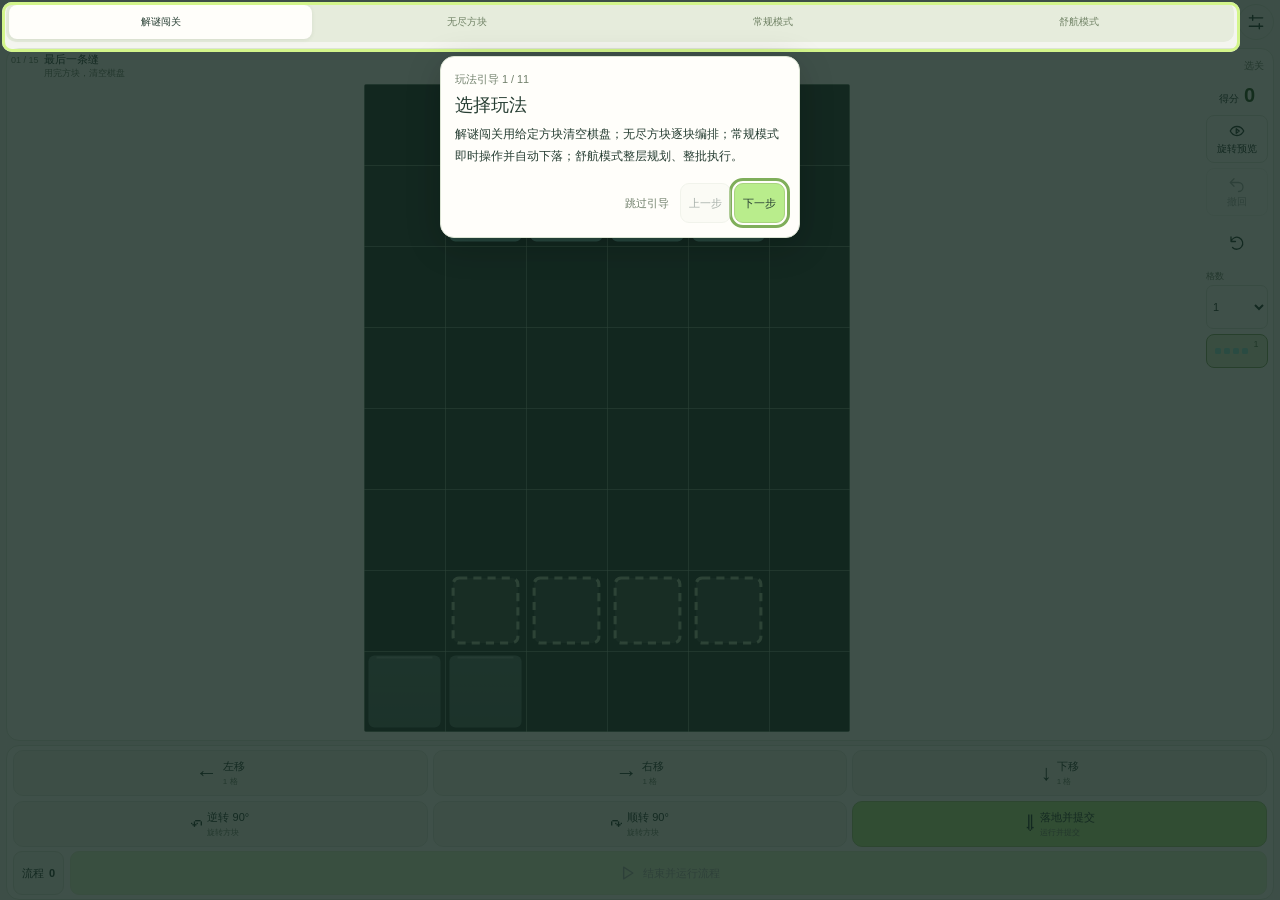
==== prototype/mobile.html @ 9d77dae4 "Redesign half of easy and medium puzzle levels with multi-piece planning" ====
<!doctype html>
<html lang="zh-CN"><head><meta charset="utf-8"><meta name="viewport" content="width=device-width,initial-scale=1,viewport-fit=cover"><meta name="theme-color" content="#f4f5ef"><title>VoxArcade · 指令方块实验室</title><link rel="stylesheet" href="base.css?v=puzzle-redesign-20261024"><link rel="stylesheet" href="mobile.css?v=puzzle-redesign-20261024"></head><body data-view="mobile" data-mode="puzzle">  <svg class="svg-library" aria-hidden="true" xmlns="http://www.w3.org/2000/svg">
    <symbol id="i-settings" viewBox="0 0 24 24"><path d="M4 7h16M4 17h16M8 4v6M16 14v6"/></symbol>
    <symbol id="i-help" viewBox="0 0 24 24"><circle cx="12" cy="12" r="9"/><path d="M9.5 9a2.5 2.5 0 0 1 5 0c0 2-2.5 2-2.5 4M12 16.5v.1"/></symbol>
    <symbol id="i-mic" viewBox="0 0 24 24"><rect x="9" y="3" width="6" height="12" rx="3"/><path d="M6 11v1a6 6 0 0 0 12 0v-1M12 18v3M9 21h6"/></symbol>
    <symbol id="i-play" viewBox="0 0 24 24"><path d="m8 5 11 7-11 7z"/></symbol>
    <symbol id="i-pause" viewBox="0 0 24 24"><path d="M9 5v14M15 5v14"/></symbol>
    <symbol id="i-reset" viewBox="0 0 24 24"><path d="M4 10a8 8 0 1 1 2 8M4 4v6h6"/></symbol>
    <symbol id="i-check" viewBox="0 0 24 24"><path d="m5 12 4 4L19 6"/></symbol>
    <symbol id="i-arrow" viewBox="0 0 24 24"><path d="M5 12h14m-6-6 6 6-6 6"/></symbol>
    <symbol id="i-grid" viewBox="0 0 24 24"><rect x="3" y="3" width="7" height="7" rx="1"/><rect x="14" y="3" width="7" height="7" rx="1"/><rect x="3" y="14" width="7" height="7" rx="1"/><rect x="14" y="14" width="7" height="7" rx="1"/></symbol>
  </svg><div class="app-shell"><header class="masthead"><a class="brand" href="./">Vox<span>Arcade</span></a><nav class="mode-switch" aria-label="游戏模式"><button id="puzzleMode" aria-pressed="true">解谜闯关</button><button id="endlessMode" aria-pressed="false">无尽方块</button><button id="classicMode" aria-pressed="false">常规模式</button><button id="shuhangMode" aria-pressed="false">舒航模式</button></nav><div class="header-right"><button id="fallSummary" class="fall-summary"><span id="fallSummaryText">手动下落</span></button><button id="helpButton" class="icon-button" aria-label="玩法帮助">?</button><button id="settingsButton" class="icon-button" aria-label="游戏设置"><svg><use href="#i-settings"/></svg></button></div></header><main class="workspace"><section class="play-card" aria-label="游戏棋盘"><div class="mobile-mission"><div class="mission-copy"><div class="mission-title"><span id="missionIndex">01 / 15</span><h2 id="levelTitle">最后一条缝</h2><p id="levelGoal" class="level-goal"></p><div id="levelTags" hidden></div></div></div><button id="openLevels" class="text-button">选关</button></div><div class="play-toolbar"><div><span id="mobileStats" class="mobile-stats">0 行 · 0 步</span><span id="boardStatus">先选一个形状</span></div><div class="play-actions"><button id="rotationPreviewButton" class="icon-button preview-toggle" aria-label="旋转预览" aria-expanded="false" aria-controls="rotationPreviewMenu"><svg aria-hidden="true" viewBox="0 0 24 24"><path d="M3 12s3-6 9-6 9 6 9 6-3 6-9 6-9-6-9-6Z"/><path d="m11 9 4 3-4 3Z"/></svg><span>旋转预览</span></button><div id="rotationPreviewMenu" class="rotation-preview-menu" hidden><button type="button" data-preview="ROTATE_CCW" aria-pressed="false">↶ 逆时针</button><button type="button" data-preview="ROTATE_CW" aria-pressed="false">↷ 顺时针</button></div><button id="undoButton" class="icon-button tool-button" aria-label="撤回上一块" title="撤回上一块"><svg aria-hidden="true" viewBox="0 0 24 24"><path d="m8 5-5 5 5 5M3 10h11a6 6 0 0 1 0 12"/></svg><span>撤回</span></button><button id="pauseButton" class="icon-button" aria-label="暂停游戏"><svg><use href="#i-pause"/></svg></button><button id="restartButton" class="icon-button" aria-label="重新开始"><svg><use href="#i-reset"/></svg></button></div></div><div class="score-banner" aria-live="polite" aria-label="得分"><span>得分</span><strong id="scoreValue">0</strong></div><div id="batchControls" class="batch-controls" hidden><label>难度 <select id="batchDifficulty" aria-label="舒航模式难度"><option value="easy">简单 3块</option><option value="medium">中等 4块</option><option value="hard">困难 5块</option></select></label><strong id="layerStatus">第 1 层</strong></div><div id="classicControls" class="classic-controls" hidden><label><span>等级</span> <select id="classicLevel" aria-label="常规速度等级"><option value="1">1 级</option><option value="2">2 级</option><option value="3">3 级</option><option value="4">4 级</option><option value="5">5 级</option><option value="6">6 级</option><option value="7">7 级</option><option value="8">8 级</option><option value="9">9 级</option></select></label><label class="auto-level-label"><input id="autoLevel" type="checkbox" checked>自动升级</label><span id="classicSpeed"></span></div><div class="piece-bar"><span id="poolLabel">剩余库存</span><div id="pieceRack" class="piece-rack"></div><span id="pieceRemaining">未用 1</span></div><p id="orderNote" class="order-note"></p><div id="boardStage" class="board-stage"><canvas id="board" role="img" aria-label="俄罗斯方块棋盘"></canvas><div id="ruleToast" class="rule-toast" role="status" hidden></div><div id="activeStep" class="active-step" role="status" hidden></div><div id="boardHint" class="board-hint">先选择一个形状</div><div id="resultOverlay" class="result-overlay" hidden><div class="result-card"><span id="resultIcon" class="result-icon">✓</span><p id="resultEyebrow" class="eyebrow">WELL PLAYED</p><h2 id="resultTitle">全部消除！</h2><p id="resultDescription"></p><button id="resultPrimary" class="primary-button">下一关</button><button id="resultSecondary" class="text-button">再试一次</button></div></div></div><div class="stats-row"><div><span id="scoreLabel">已消除</span><strong id="linesStat">0 行</strong></div><div><span>执行动作</span><strong id="movesStat">0 步</strong></div><div><span id="thirdLabel">已用方块</span><strong id="thirdStat">0 / 15</strong></div></div><span id="boardNote" hidden></span><div class="endless-note" id="endlessNote" hidden><span class="section-caption">后续方块</span><div id="nextPieces" class="next-pieces"></div></div></section><section class="control-panel" aria-label="指令控制台"><div class="quantity-row"><span id="commandHint">编排动作</span><label>格数 <select id="quantity" aria-label="移动格数"><option>1</option><option>2</option><option>3</option><option>4</option><option>5</option><option>6</option><option>7</option><option>8</option><option>9</option></select></label></div><div id="commandGrid" class="command-grid"></div><div class="control-footer"><button id="openFlow" class="secondary-button" aria-expanded="false">流程 <span id="flowCount">0</span><span id="flowSummary"></span></button><div class="flow-actions"><button id="runPlan" class="primary-button"><svg><use href="#i-play"/></svg>结束并运行流程</button><button id="stopPlan" class="secondary-button" hidden>暂停运行</button></div></div><div id="feedback" class="feedback" role="status" aria-live="polite"><span id="feedbackText">选形后编排动作</span></div></section></main><dialog id="levelDialog" aria-label="选择关卡"><div class="dialog-header"><h2>选择关卡</h2><button class="icon-button" data-close aria-label="关闭选关">×</button></div><aside id="missionPanel" class="mission-panel"><div class="level-section"><div class="section-caption"><span>关卡</span><span id="completedCount">0 / 15</span></div><div id="levelsList" class="levels-list"></div></div></aside></dialog><div id="flowBackdrop" class="flow-backdrop" hidden></div><section id="flowPanel" class="flow-panel flow-drawer" aria-label="编辑指令流程" hidden><div class="drawer-heading"><h2>编辑流程</h2><button id="closeFlow" class="icon-button" aria-label="收起流程">×</button></div><div class="section-caption"><span>我的指令流程</span><button id="clearPlan" class="text-button">清空</button></div><div id="flowEmpty" class="flow-empty">点击按钮，添加步骤</div><ol id="planList" class="plan-list"></ol><div id="planValidation" class="plan-validation"></div></section><button id="voiceButton" class="text-button voice-entry">语音操控 · 设计中</button></div><div hidden><div class="thinking-note"></div><div id="heldPiece"></div><button id="holdButton" hidden>暂存</button></div><div id="executionToast" hidden><span id="executionProgress"></span><button id="toastPause">暂停</button></div>  <dialog id="settingsDialog" aria-labelledby="settingsTitle"><div class="dialog-header"><div><p class="eyebrow">MAKE IT YOURS</p><h2 id="settingsTitle">按你的节奏玩。</h2></div><button class="icon-button" data-close aria-label="关闭设置">×</button></div><div class="setting-item"><div><h3>自动下落</h3><p id="gravityDescription">关卡采用手动下落，留出思考时间。</p></div><label class="switch"><input id="gravityToggle" type="checkbox" aria-label="自动下落"><span></span></label></div><div class="speed-setting"><label for="speedInput">下落速度 <strong id="speedValue">1 格 / 秒</strong></label><input id="speedInput" type="range" min="0.1" max="10" step="0.1" value="1"><div class="speed-presets"><button data-speed="0.5">0.5 慢速</button><button data-speed="1">1 轻松</button><button data-speed="2">2 挑战</button><button data-speed="4">4 快速</button></div></div><div class="settings-section"><h3>声音设置</h3><div class="setting-item"><div><h3>背景音乐</h3><p>流程运行时播放轻音乐</p></div><label class="switch"><input id="musicToggle" type="checkbox" aria-label="背景音乐"><span></span></label></div><div class="setting-item"><div><h3>游戏音效</h3><p>按钮点击、移动、旋转、受阻、落地、消行、过关与失败</p></div><label class="switch"><input id="effectsToggle" type="checkbox" aria-label="游戏音效"><span></span></label></div></div><div class="settings-section"><h3>旋转演示</h3><p class="muted">七种形状，逐步看清旋转和遇障碍时的位置变化。</p><button id="rotationDemoButton" class="secondary-button full-width">打开旋转演示</button></div><p class="setting-notice">关卡由预设规则决定下落方式。切换到“无尽方块”可自由设置；修改会清空尚未执行的流程。</p><button id="saveSettings" class="primary-button full-width">完成设置</button></dialog>
  <dialog id="helpDialog" aria-labelledby="helpTitle"><div class="dialog-header"><div><p class="eyebrow">A LITTLE FIELD GUIDE</p><h2 id="helpTitle">先想好，再运行。</h2></div><button class="icon-button" data-close aria-label="关闭帮助">×</button></div><div class="help-step"><b>01</b><div><h3>确认形状与数量</h3><p>×N 是该形状剩余未用数量，包含当前待提交的方块。自由排序可自选，固定顺序按队列出场。每轮流程只操作一块。固定队列在库存中逐块排列。</p></div></div><div class="help-step"><b>02</b><div><h3>先编排，再执行</h3><p>选形立即显示初始形状；点击工具栏的旋转预览，再选顺时针或逆时针，棋盘会临时显示旋转结果。离开预览按钮后恢复原样，不加入流程。点击“落地并提交”自动运行已有流程，也可点击运行；左右受阻时整步无效并继续，旋转失败也跳过。</p></div></div><div class="help-step"><b>03</b><div><h3>流程结束，方块定格</h3><p>下移遇阻时停在障碍前，终止剩余流程。流程自然结束也会固定当前位置，悬空块成为障碍，再换下一块。用完所有给定方块且全盘为空才通关。</p></div></div><p class="setting-notice">自动下落只在运行期间发生。编排和暂停时冻结。普通消行仍会让上方整行下移。常规模式中操作立即生效，方块持续下落。消除一至四行分别得 100、300、600、1000 分；每 1000 分升一级，最高九级。真实语音尚未接入。</p></dialog>
  <dialog id="voiceDialog" aria-labelledby="voiceTitle"><div class="dialog-header"><div><p class="eyebrow">SAME COMMANDS. YOUR VOICE.</p><h2 id="voiceTitle">把指令，说出来。</h2></div><button class="icon-button" data-close aria-label="关闭语音说明">×</button></div><div class="voice-example">“向左移动两格”<span>MOVE_LEFT · 2</span></div><div class="voice-example">“rotate clockwise”<span>ROTATE_CW · 90°</span></div><p class="muted">后续语音与按钮一样，只会添加流程步骤；点击运行后才执行。</p><p class="setting-notice">本次原型尚未接入麦克风，不会录音。请先通过按钮体验流程。</p><button class="primary-button full-width" data-close>先体验流程编排</button></dialog>
  <dialog id="restartDialog" aria-labelledby="restartTitle"><div class="dialog-header"><div><p class="eyebrow">A FRESH START</p><h2 id="restartTitle">重新试一种方案？</h2></div><button class="icon-button" data-close aria-label="取消重开">×</button></div><p class="muted">本次棋盘和指令流程会重置，已完成的关卡记录会保留。</p><div class="dialog-actions"><button class="secondary-button" data-close>继续思考</button><button class="primary-button" id="confirmRestart">重新开始</button></div></dialog>
  <dialog id="rotationDialog" class="rotation-dialog" aria-labelledby="rotationTitle"><div class="dialog-header"><div><p class="eyebrow">SEE EVERY TURN</p><h2 id="rotationTitle">旋转，看得明白。</h2></div><button class="icon-button" data-close aria-label="关闭旋转演示">×</button></div><iframe id="rotationFrame" title="七种方块的旋转演示"></iframe><button class="secondary-button full-width" data-close>返回设置</button></dialog>
<div id="tourOverlay" class="tour-overlay" hidden><div id="tourSpotlight" class="tour-spotlight"></div><section id="tourCard" class="tour-card" role="dialog" aria-modal="true" aria-labelledby="tourTitle" tabindex="-1"><small id="tourProgress"></small><h2 id="tourTitle"></h2><p id="tourText"></p><div class="tour-actions"><button id="tourSkip" class="text-button">跳过引导</button><button id="tourBack" class="secondary-button">上一步</button><button id="tourNext" class="primary-button">下一步</button></div></section></div><script type="module" src="app.js?v=puzzle-redesign-20261024"></script></body></html>
---- prototype/base.css ----
:root{color-scheme:light;--bg:#f4f5ef;--paper:#fffefa;--ink:#263d32;--muted:#71806c;--line:#dce4d4;--green:#b9ed8c;--dark:#1c3027;font-family:Inter,"Segoe UI","Microsoft YaHei",Arial,sans-serif;font-synthesis:none}
*{box-sizing:border-box}body{margin:0;background:var(--bg);color:var(--ink);font-size:13px}button,input,select{font:inherit}button,a,select{-webkit-tap-highlight-color:transparent}button{color:inherit;cursor:pointer;border:0;background:none;touch-action:manipulation}button:disabled{opacity:.4;cursor:default}button:not(:disabled):active{filter:brightness(.95)}button:focus-visible,a:focus-visible,input:focus-visible,select:focus-visible,summary:focus-visible{outline:3px solid #7fae5a;outline-offset:2px}[hidden]{display:none!important}svg{width:20px;height:20px;fill:none;stroke:currentColor;stroke-width:1.7;stroke-linecap:round;stroke-linejoin:round;flex-shrink:0}.svg-library{position:absolute;width:0;height:0;overflow:hidden}h2{font-size:18px;line-height:1.4;margin:0}p{margin:0}.eyebrow{font-size:9px;letter-spacing:1.7px;color:var(--muted);margin-bottom:6px}.muted{font-size:12px;line-height:1.8;color:var(--muted)}.brand{font-size:23px;font-weight:750;letter-spacing:-1px;text-decoration:none;color:var(--ink);white-space:nowrap}.brand span{font-weight:400}.masthead,.header-right,.play-actions,.mode-switch{display:flex;align-items:center}.header-right,.play-actions{gap:6px}.mode-switch{gap:3px;background:#e6ecdc;padding:3px;border-radius:10px}.mode-switch button{min-height:38px;padding:6px 15px;white-space:nowrap;font-size:12px;border-radius:8px;color:#6e8063}.mode-switch button.active{color:var(--ink);background:var(--paper);box-shadow:0 1px 4px #243a2315}.icon-button{display:inline-flex;align-items:center;justify-content:center;width:40px;height:40px;flex-shrink:0;border:1px solid var(--line);border-radius:50%;font-size:23px}.fall-summary{font-size:11px;min-height:40px;white-space:nowrap;border:1px solid var(--line);border-radius:9px;padding:7px 11px}.play-card,.control-panel{min-width:0;background:var(--paper);border:1px solid var(--line);border-radius:17px}.mission-title,.play-toolbar,.piece-bar,.quantity-row,.section-caption,.control-footer,.flow-actions{display:flex;align-items:center;justify-content:space-between;gap:8px}.mission-title{justify-content:flex-start}.mission-title>span{font-size:10px;color:var(--muted)}.mission-title h2{font-size:15px}.goal-details{position:relative;margin-left:auto;flex-shrink:0;font-size:11px}.goal-details summary{cursor:pointer;min-height:30px;padding:6px}.goal-details p{position:absolute;z-index:10;top:33px;right:0;width:220px;padding:12px;border:1px solid var(--line);border-radius:10px;line-height:1.8;background:var(--paper);box-shadow:0 8px 22px #20332420}.play-toolbar>div:first-child{display:flex;flex-direction:column;gap:2px}.mobile-stats{font-size:10px;color:var(--muted)}#boardStatus{font-size:11px}.piece-bar{justify-content:flex-start;min-height:36px}.piece-bar>span{font-size:10px;white-space:nowrap;color:var(--muted)}#pieceRemaining{margin-left:auto}.piece-rack{display:flex;gap:5px;min-width:0;overflow-x:auto;scrollbar-width:thin;flex:1}.piece-chip{min-height:34px;min-width:43px;display:flex;align-items:center;justify-content:center;gap:6px;padding:5px 6px;background:#f3f6eb;border:1px solid var(--line);border-radius:8px;flex-shrink:0}.piece-chip.current{background:#e1f1ce;border-color:#87aa68}.piece-chip.draft-selected{background:#efe9f8;border-color:#b29bd0}.piece-chip.used{opacity:.3}.piece-chip b{font-size:10px;font-weight:500}.mini-piece{display:grid;gap:2px;align-content:center;justify-content:center;flex-shrink:0}.mini-piece i{width:7px;height:7px;border-radius:1.5px;background:var(--piece-color)}.mini-piece i.empty{background:transparent}.order-note{font-size:9px;color:var(--muted);line-height:1.5;min-height:14px}.board-stage{position:relative;display:flex;align-items:center;justify-content:center;min-width:0;min-height:0;padding:9px;background:transparent;overflow:hidden}.board-stage canvas{display:block;flex:none;max-width:none;max-height:none;background:var(--dark);border-radius:3px}.board-hint{position:absolute;bottom:12px;left:50%;transform:translateX(-50%);padding:5px 9px;font-size:10px;color:#d6e6c8;background:#1c3027dd;border-radius:5px;white-space:nowrap;pointer-events:none}.active-step{position:absolute;z-index:2;max-width:calc(100% - 12px);padding:6px 9px;background:#eff8e9f5;border:1px solid #a9c38f;border-radius:8px;box-shadow:0 3px 12px #142b2230;font-size:11px;line-height:1.5;pointer-events:none;overflow-wrap:anywhere}.stats-row{display:flex;justify-content:space-around;gap:9px;padding-top:6px}.stats-row>div{display:flex;align-items:center;gap:7px;font-size:10px;color:var(--muted)}.stats-row strong{font-size:16px;font-weight:600;color:var(--ink)}.stats-row small{font-size:9px;font-weight:400}.section-caption{font-size:11px;color:var(--muted);margin-bottom:8px}.levels-list{display:flex;flex-direction:column;gap:7px}.level-button{display:flex;align-items:center;justify-content:center;gap:5px;min-height:44px;min-width:44px;border:1px solid var(--line);border-radius:10px;color:#78906b;font-size:12px}.level-button b{display:none}.level-button svg{width:12px;height:12px}.level-button.active{border-color:#9abb80;background:#e4efd7;color:var(--ink)}.level-button.done>span{color:#527938}.level-button:hover{background:#e8f0de}.next-pieces{display:flex;gap:9px}.next-pieces>.mini-piece{min-width:44px;min-height:44px;padding:8px;border:1px solid var(--line);border-radius:9px;background:#e9efdf}.quantity-row{min-height:38px;font-size:10px;color:var(--muted)}.quantity-row label{display:flex;align-items:center;gap:6px}.quantity-row select{min-width:48px;min-height:36px;border:1px solid var(--line);border-radius:7px;background:#f6f8ef;color:var(--ink);padding:3px 6px}.command-grid{display:grid;grid-template-columns:repeat(3,minmax(0,1fr));gap:7px}.command-button{display:flex;align-items:center;justify-content:center;gap:6px;text-align:left;min-width:0;min-height:58px;padding:7px;background:#f3f6ec;border:1px solid #e1e7d9;border-radius:10px}.command-symbol{font-size:24px;line-height:1}.command-label{display:flex;flex-direction:column;gap:3px;font-size:11px;white-space:nowrap}.command-detail{font-size:9px;font-weight:400;color:var(--muted)}[data-command=HARD_DROP]{background:var(--green);border-color:#a4cd7e}.flow-mode-heading{padding:10px 11px;border-radius:8px;background:#eaf0e1;font-size:12px}.flow-panel{min-height:0}.flow-empty{padding:15px 8px;border:1px dashed var(--line);border-radius:9px;text-align:center;font-size:11px;color:var(--muted)}.plan-list{list-style:none;margin:0;padding:0;overflow-y:auto;scrollbar-width:thin}.plan-step{display:flex;align-items:center;gap:5px;min-height:40px;margin-bottom:5px;border:1px solid var(--line);border-radius:8px;padding:3px 5px;background:#f6f8ef;font-size:11px}.step-index{min-width:18px;color:var(--muted);font-size:9px}.step-label{flex:1;min-width:0}.step-action{min-width:30px;min-height:32px;color:#7c8d6f}.plan-step.select-step{background:#f2edf9;border-color:#ddd1ec}.plan-step.executed{opacity:.45}.plan-step.current{background:#e5f1d8;border-color:#90b373}.plan-validation{padding:8px 0;color:var(--muted);font-size:10px;line-height:1.6}.flow-actions{justify-content:stretch}.flow-actions .primary-button{flex:1}.primary-button,.secondary-button{display:inline-flex;align-items:center;justify-content:center;gap:6px;min-height:44px;border:1px solid var(--line);border-radius:9px;padding:8px 12px;font-size:12px}.primary-button{background:var(--green);border-color:#a8d47f}.secondary-button{background:#f4f7ee}.text-button{font-size:11px;color:var(--muted);padding:6px;min-height:36px}.feedback{font-size:10px;line-height:1.5;color:#748765;min-height:22px;overflow:hidden}.feedback.error{color:#ad5c46}.full-width{width:100%}.result-overlay{position:absolute;inset:0;background:#172b25aa;display:flex;align-items:center;justify-content:center;padding:10px;z-index:3;backdrop-filter:blur(3px)}.result-card{background:var(--paper);padding:20px;border-radius:16px;width:min(100%,280px);text-align:center;box-shadow:0 8px 30px #10241e33}.result-icon{display:inline-flex;align-items:center;justify-content:center;width:38px;height:38px;background:#e2f1d4;border-radius:50%;font-size:22px;margin-bottom:10px}.result-card h2{font-size:21px;margin-bottom:8px}.result-card p:not(.eyebrow){font-size:11px;line-height:1.7;color:var(--muted);margin-bottom:12px}.result-card .primary-button{width:100%}dialog{width:min(92vw,440px);max-height:90dvh;margin:auto;overflow:auto;border:1px solid var(--line);border-radius:21px;padding:24px;color:var(--ink);background:var(--paper);box-shadow:0 20px 70px #142e2633}dialog::backdrop{background:#1c302770;backdrop-filter:blur(4px)}.dialog-header{display:flex;align-items:flex-start;justify-content:space-between;gap:10px;margin-bottom:18px}.dialog-header h2{font-size:22px}.setting-item{display:flex;align-items:center;justify-content:space-between;gap:12px}.setting-item h3{font-size:13px;margin:0 0 5px}.setting-item p{font-size:11px;color:var(--muted);line-height:1.6}.switch{position:relative;width:46px;height:28px;flex-shrink:0}.switch input{opacity:0;position:absolute;inset:0;z-index:2;cursor:pointer}.switch span{position:absolute;inset:0;border-radius:20px;background:#dce3d2}.switch span:after{content:'';position:absolute;left:4px;top:4px;width:20px;height:20px;border-radius:50%;background:white}.switch input:checked+span{background:#a8d77f}.switch input:checked+span:after{transform:translateX(18px)}.switch input:disabled+span{opacity:.4}.switch input:focus-visible+span{outline:3px solid #7fae5a}.settings-section,.speed-setting{border-top:1px solid var(--line);margin-top:20px;padding-top:16px}.settings-section>h3{font-size:14px;margin:0 0 16px}.settings-section .setting-item+.setting-item{margin-top:16px}.settings-section>.muted{margin-bottom:12px}.speed-setting>label{display:flex;justify-content:space-between;font-size:12px}.speed-setting input{width:100%;accent-color:#87ac66;min-height:32px;margin:12px 0}.speed-presets{display:flex;gap:5px}.speed-presets button{flex:1;min-height:44px;border:1px solid var(--line);border-radius:7px;font-size:10px}.speed-presets button.active{background:#e5efd9;border-color:#a4c486}.setting-notice{font-size:11px;line-height:1.8;padding:12px;margin:18px 0;border-radius:9px;background:#f0f4e8;color:var(--muted)}.dialog-actions{display:flex;justify-content:flex-end;gap:8px;margin-top:16px}.help-step{display:flex;gap:12px;margin:17px 0}.help-step>b{color:#8ca975}.help-step h3{font-size:13px;margin:0 0 6px}.help-step p{font-size:11px;color:var(--muted);line-height:1.8}.voice-example{padding:13px;border:1px solid var(--line);border-radius:9px;margin:10px 0;font-size:16px}.voice-example span{display:block;font-size:10px;margin-top:7px;color:var(--muted)}.rotation-dialog{width:min(94vw,840px);padding:18px;max-height:94dvh}.rotation-dialog iframe{display:block;width:100%;height:min(660px,70dvh);border:0;border-radius:12px;margin-bottom:10px}.rotation-dialog .dialog-header{margin-bottom:12px}

.level-goal{grid-column:2;color:var(--muted);font-size:10px;line-height:1.35;white-space:normal}.queue-chip{position:relative;gap:4px}.queue-chip b{align-self:flex-start;color:#607d53;font-variant-numeric:tabular-nums}
.rule-toast{position:absolute;z-index:4;left:50%;top:50%;transform:translate(-50%,-50%);width:max-content;max-width:calc(100% - 30px);padding:9px 13px;border:1px solid #bedc98;border-radius:9px;background:#f6faeaf2;color:#304d33;font-size:12px;font-weight:600;text-align:center;line-height:1.5;box-shadow:0 6px 24px #10241e48;pointer-events:none}


.play-actions{position:relative}.preview-toggle{width:auto;min-width:40px;padding:0 9px;gap:4px;border-radius:9px;font-size:19px}.preview-toggle span{font-size:10px;white-space:nowrap}.preview-toggle[aria-expanded="true"]{background:#e7f1db;border-color:#8eaf72}.rotation-preview-menu{position:absolute;z-index:5;top:calc(100% + 4px);right:0;display:grid;grid-template-columns:repeat(2,minmax(0,1fr));gap:5px;min-width:206px;padding:6px;border:1px solid #c6d7b8;border-radius:10px;background:#fffefa;box-shadow:0 8px 24px #19342738}.rotation-preview-menu button{min-height:38px;padding:5px 7px;border:1px solid var(--line);border-radius:7px;background:#f3f7ed;font-size:11px;white-space:nowrap}.rotation-preview-menu button[aria-pressed="true"]{background:#dcefc9;border-color:#84ad66;color:#284f2d}

/* Shared additions for scoring, classic play, and the guided tour. */
.score-banner{display:flex;flex-wrap:wrap;align-items:center;justify-content:space-between;gap:2px 10px;padding:6px 10px;background:#eaf4dd;border:1px solid #cedfb9;border-radius:8px;flex-shrink:0;font-size:11px}.score-banner strong{font-size:23px;font-variant-numeric:tabular-nums;color:#285220;margin-left:7px}.score-banner small{font-size:9px;color:#52664a}.classic-controls{display:flex;align-items:center;justify-content:space-between;flex-wrap:wrap;gap:6px;font-size:11px;padding:6px 0;flex-shrink:0}.classic-controls label{display:flex;align-items:center;gap:4px}.classic-controls select{min-height:32px;border:1px solid var(--line);border-radius:6px;background:var(--paper);color:var(--ink)}.tool-button{width:auto;gap:3px;border-radius:8px;padding:0 7px;font-size:10px}.preview-toggle{border-radius:8px;gap:4px}.preview-toggle span{display:inline!important;font-size:10px}.preview-toggle svg{width:21px}.level-group{margin:8px 0 2px;font-size:11px;color:#52664a}.level-button small{font-size:9px}.tour-overlay{position:fixed;inset:0;z-index:1000;overflow:hidden}.tour-spotlight{position:fixed;border:3px solid #d3f58b;border-radius:10px;box-shadow:0 0 0 200vmax #10251dcc;pointer-events:none;transition:top .15s,left .15s,width .15s,height .15s}.tour-card{position:fixed;width:min(360px,calc(100vw - 24px));padding:18px;background:var(--paper);border:1px solid var(--line);border-radius:14px;box-shadow:0 8px 35px #0003}.tour-card small{color:var(--muted)}.tour-card h2{margin:6px 0}.tour-card p{font-size:13px;line-height:1.8}.tour-actions{display:flex;gap:8px;justify-content:flex-end;margin-top:16px}.tour-actions button{font-size:11px;min-height:40px;padding:6px 10px}body[data-mode=classic] #flowPanel,body[data-mode=classic] .flow-mode-heading,body[data-mode=classic] .control-footer,body[data-mode=classic] .quantity-row label,body[data-mode=classic] .control-heading,body[data-mode=classic] .mobile-mission{display:none!important}

.batch-controls{display:flex;align-items:center;justify-content:space-between;gap:6px;flex-wrap:wrap;padding:4px 0;font-size:11px;flex-shrink:0}.batch-controls label{display:flex;align-items:center;gap:4px}.batch-controls select{min-height:32px;border:1px solid var(--line);border-radius:7px;background:var(--paper);color:var(--ink)}.batch-controls small{color:var(--muted);font-size:9px}.batch-plan{list-style:none;border:1px solid var(--line);background:#f6f8ef;padding:6px;border-radius:8px;margin-bottom:6px}.batch-plan.selected{border-color:#84ab60;background:#edf5e3}.batch-plan-header{display:flex;align-items:center;gap:5px}.batch-plan-header>button:first-child{display:flex;align-items:center;gap:7px;flex:1;min-height:36px;text-align:left;font-size:11px}.batch-actions{margin:4px 0;padding-left:22px;font-size:11px;line-height:1.9}.batch-actions button{min-width:30px;min-height:30px}.batch-auto{font-size:10px;color:#5b744d}.batch-empty{padding:4px 0;color:var(--muted);font-size:11px}body[data-mode=shuhang] #commandGrid{grid-template-columns:repeat(2,minmax(0,1fr))}body[data-mode=shuhang] #rotationPreviewButton,body[data-mode=shuhang] #undoButton,body[data-mode=shuhang] [data-command=MOVE_DOWN],body[data-mode=shuhang] [data-command=HARD_DROP]{display:none!important}body[data-mode=shuhang] #planList{overflow-y:auto}body[data-mode=shuhang] .piece-bar>span:first-child{display:none}body[data-mode=shuhang] .piece-chip b{white-space:nowrap}body[data-mode=shuhang] .board-hint{white-space:normal;text-align:center;width:max-content;max-width:90%}body[data-mode=shuhang] .flow-empty{line-height:1.6}

/* Board-first layout: compact information and controls live beside the canvas. */
.board-layout{display:grid;grid-template-columns:minmax(0,1fr) 88px;gap:8px;flex:1;min-height:0;min-width:0}.board-layout .board-stage{min-width:0;min-height:0}.board-rail{display:flex;flex-direction:column;align-items:stretch;gap:7px;min-height:0;overflow-y:auto;overflow-x:hidden;scrollbar-width:thin;padding:2px}.board-rail>*{flex-shrink:0}.play-toolbar,#fallSummary,#commandHint,#feedback,#boardNote,.stats-row,.board-hint{display:none!important}.score-banner{display:flex;justify-content:center;align-items:baseline;gap:5px;padding:3px 0;border:0;background:none;font-size:10px}.score-banner strong{font-size:17px;margin:0;font-weight:600}.board-rail .play-actions{flex-direction:column;gap:5px;align-items:center}.board-rail .play-actions>.icon-button{min-height:44px;height:44px}.board-rail .play-actions .preview-toggle,.board-rail .play-actions .tool-button{display:flex;flex-direction:column;justify-content:center;gap:2px;width:100%;min-width:0;height:50px;border:1px solid var(--line);border-radius:8px;padding:3px;font-size:11px}.board-rail .play-actions .preview-toggle span,.board-rail .play-actions .tool-button span{display:block!important;font-size:11px;line-height:14px;white-space:nowrap}.board-rail .play-actions svg{width:18px;height:18px}.rotation-preview-menu{position:fixed;top:auto;right:auto;min-width:206px;z-index:20}.board-rail .piece-bar{flex-direction:column;gap:3px;align-items:stretch;min-height:0}.board-rail .piece-bar>span{display:none!important}.board-rail .piece-rack{flex-direction:column;overflow:visible;flex:none;gap:4px}.board-rail .piece-chip{min-width:0;width:100%;min-height:36px;gap:4px}.board-rail .endless-note{position:static;max-width:none}.board-rail .endless-note>.section-caption{display:none}.board-rail .next-pieces{flex-direction:column;gap:4px;align-items:stretch}.queue-item{display:flex;flex-direction:column;align-items:center;justify-content:center;min-height:38px;padding:5px 2px;border:1px solid var(--line);border-radius:7px;gap:3px;background:#f3f6eb}.queue-item.current{border-color:#87aa68;background:#e1f1ce}.queue-item small{font-size:9px;color:#526e40}.queue-item .mini-piece{padding:0;min-height:0;min-width:0}.board-rail .classic-controls,.board-rail .batch-controls{flex-direction:column;align-items:stretch;gap:4px;padding:0;font-size:10px}.board-rail .classic-controls label,.board-rail .batch-controls label{display:flex;flex-direction:column;align-items:stretch;gap:2px}.board-rail .classic-controls .auto-level-label{flex-direction:row;align-items:center;font-size:9px;white-space:nowrap;min-height:32px;gap:0}.board-rail select{width:100%;min-width:0;min-height:44px;border:1px solid var(--line);border-radius:7px;padding:2px;background:var(--paper);color:var(--ink);font-size:11px}.board-rail .batch-controls strong{font-size:11px;text-align:center}.board-rail #classicSpeed{font-size:9px;text-align:center}.move-quantity{display:flex;flex-direction:column;align-items:stretch;gap:2px;font-size:10px;color:var(--muted)}body[data-mode=classic] .move-quantity{display:none}.quantity-row{display:none}.board-rail .piece-bar:has(+.endless-note:not([hidden])){display:none}.control-panel .voice-entry{display:none}.board-rail #pieceRemaining{display:none}.rule-toast{max-width:calc(100% - 12px)}
.plan-validation,.flow-mode-heading,#flowSummary{display:none!important}
---- prototype/mobile.css ----
body{height:100dvh;overflow:hidden}.app-shell{height:100%;padding:env(safe-area-inset-top) 9px env(safe-area-inset-bottom);display:flex;flex-direction:column;gap:5px}.masthead{height:49px;flex-shrink:0;gap:6px}.brand{font-size:18px}.mode-switch{margin-left:auto}.mode-switch button{min-height:36px;font-size:11px;padding:4px 9px}.header-right{gap:4px}.header-right .icon-button{width:36px;height:36px}.fall-summary,#helpButton{display:none}.workspace{display:flex;flex-direction:column;flex:1;min-height:0;gap:6px}.play-card{flex:1;min-height:0;display:flex;flex-direction:column;padding:5px 7px;border-radius:13px;position:relative}.mobile-mission{display:flex;align-items:center;justify-content:space-between;min-height:25px}.mission-copy{flex:1;min-width:0}.mission-title h2{font-size:12px}.mission-title>span{font-size:9px}.mission-title{gap:6px}.goal-details{margin-right:5px}.goal-details summary{min-height:25px;padding:3px 5px;font-size:10px}#openLevels{min-height:27px;padding:3px 5px;font-size:10px}.play-toolbar{min-height:29px;flex-shrink:0}.mobile-stats{font-size:9px}#boardStatus{font-size:10px}.play-actions .icon-button{width:32px;height:32px;border:0}.play-actions svg{width:19px;height:19px}.piece-bar{min-height:31px;gap:5px}.piece-chip{min-height:30px;min-width:39px;padding:3px 4px}.piece-chip b{font-size:9px}.mini-piece i{width:6px;height:6px}.piece-bar>span{font-size:9px}.piece-bar>span:first-child{display:none}.piece-rack{gap:4px}.order-note{font-size:9px;min-height:13px;margin:0}.board-stage{flex:1;padding:5px}.stats-row{display:none}.active-step{font-size:10px;padding:5px 7px}.endless-note{position:absolute;top:85px;right:7px;z-index:1;max-width:38px}.endless-note>.section-caption{font-size:8px;display:block;margin:0 0 4px;text-align:center}.next-pieces{flex-direction:column;gap:5px}.next-pieces>.mini-piece{min-width:32px;min-height:32px;padding:3px;border:0;background:#edf2e5}.control-panel{flex-shrink:0;padding:5px 8px 4px;border-radius:13px}.quantity-row{min-height:34px}.quantity-row select{min-height:32px}.quantity-row label{font-size:10px}.command-button{min-height:46px;padding:4px 6px;gap:5px}.command-grid{gap:5px}.command-symbol{font-size:22px}.command-label{font-size:11px;gap:2px}.command-detail{font-size:8px}.control-footer{margin-top:5px;gap:6px;min-height:44px}.control-footer>.secondary-button{max-width:46%;gap:5px;padding:6px 8px;min-height:42px;font-size:11px}.flow-actions{flex:1;min-width:0;gap:5px}.flow-actions button{min-height:42px;font-size:11px;padding:5px 8px}#flowCount{font-size:11px;font-weight:600}#flowSummary{font-size:9px;color:var(--muted)}.feedback{height:16px;min-height:16px;font-size:9px;white-space:nowrap;text-overflow:ellipsis}.voice-entry{display:none}.flow-backdrop{position:fixed;inset:0;background:#18332766;z-index:8;backdrop-filter:blur(2px)}.flow-drawer{position:fixed;z-index:9;left:8px;right:8px;bottom:calc(7px + env(safe-area-inset-bottom));max-height:67dvh;display:flex;flex-direction:column;background:var(--paper);padding:14px;border:1px solid var(--line);border-radius:17px;box-shadow:0 -5px 35px #19342733}.drawer-heading{display:flex;align-items:center;justify-content:space-between;margin-bottom:8px}.drawer-heading h2{font-size:17px}.plan-list{max-height:42dvh;min-height:0}.plan-step{min-height:44px}.step-action{min-height:40px;min-width:40px}#levelDialog .levels-list{display:grid;grid-template-columns:repeat(4,1fr)}#levelDialog .level-button{min-height:50px}.rotation-dialog{width:calc(100vw - 16px);padding:12px}.rotation-dialog .dialog-header h2{font-size:19px}.result-card{padding:15px;width:min(100%,250px)}.result-card h2{font-size:18px}.result-card p:not(.eyebrow){font-size:10px;margin-bottom:8px}.result-icon{width:30px;height:30px;font-size:18px;margin-bottom:6px}
@media(max-width:355px){.brand{font-size:15px}.mode-switch button{font-size:10px;padding:4px 6px}.header-right .icon-button{width:33px;height:33px}.app-shell{padding-left:6px;padding-right:6px}.control-panel{padding-left:6px;padding-right:6px}.command-label{font-size:10px}.command-symbol{font-size:21px}.command-button{gap:4px}.result-card{padding:12px}.result-icon,.result-card .eyebrow{display:none}.piece-chip{min-width:36px}.mission-title h2{font-size:11px}}
@media(orientation:landscape) and (max-height:600px){.masthead{height:42px}.workspace{display:grid;grid-template-columns:minmax(0,1fr) 285px;gap:8px}.play-card{height:100%;padding:4px 7px}.control-panel{height:100%;display:flex;flex-direction:column;justify-content:center;padding:8px}.command-button{min-height:55px}.quantity-row{margin-bottom:5px}.control-footer{margin-top:9px}.mobile-mission{min-height:22px}.play-toolbar{min-height:25px}.piece-bar{min-height:28px}.piece-chip{min-height:26px}.order-note{font-size:8px;min-height:12px}.board-stage{padding:2px}.feedback{margin-top:5px}.endless-note{top:76px}.flow-drawer{left:auto;right:8px;width:330px;max-height:90dvh}.plan-list{max-height:65dvh}.result-card p:not(.eyebrow){line-height:1.5}.result-card .eyebrow,.result-icon{display:none}}

body[data-mode=endless] .mobile-mission,body[data-mode=endless] .order-note{display:none}

.mission-title{display:grid;grid-template-columns:auto minmax(0,1fr);align-items:baseline;gap:1px 5px}.level-goal{font-size:9px}.mobile-mission{min-height:32px}.order-note{display:none}.board-stage{padding:3px}

.preview-toggle{width:32px;min-width:32px;height:32px;padding:0;border:0;border-radius:50%;font-size:19px}.preview-toggle span{display:none}.rotation-preview-menu{min-width:190px}.rotation-preview-menu button{min-height:38px;font-size:10px}

.masthead{height:auto;min-height:72px;flex-wrap:wrap;padding:4px 0;gap:3px}.masthead .brand{flex:1}.masthead .header-right{order:1}.masthead .mode-switch{order:2;width:100%;justify-content:center;margin:0}.mode-switch button{flex:1;min-height:32px}.play-actions .preview-toggle{width:auto;min-width:78px;border-radius:7px;padding:0 4px}.play-actions{gap:2px}.tool-button{font-size:9px}.tool-button span{display:none}.score-banner{padding:3px 6px}.score-banner strong{font-size:20px}.score-banner small{font-size:8px}.play-toolbar{gap:3px}.mobile-stats{font-size:9px}#levelDialog .level-group{grid-column:1/-1}.classic-controls{font-size:10px;padding:3px 0}.classic-controls select{min-height:30px}.tour-card{padding:14px}.tour-card p{font-size:12px}.tour-actions{gap:3px}.tour-actions button{padding:5px 8px}@media(orientation:landscape) and (max-height:600px){.masthead{min-height:40px;flex-wrap:nowrap}.masthead .mode-switch{width:auto;order:0;flex:1}.masthead .brand{flex:0}.score-banner{padding:1px 6px}.score-banner strong{font-size:16px}.score-banner small{display:none}.tour-card{width:300px;padding:10px}.tour-card p{line-height:1.5}.tour-actions{margin-top:8px}}

.mode-switch button{padding-left:4px;padding-right:4px;font-size:10px}.batch-controls{font-size:10px;gap:3px}.batch-controls small{font-size:8px}.batch-controls select{min-height:30px;max-width:120px}.batch-plan{padding:4px}.batch-actions{font-size:10px}.batch-controls strong{font-size:10px}body[data-mode=shuhang] .command-button{min-height:46px}body[data-mode=shuhang] .flow-drawer{max-height:72dvh}

body[data-mode=shuhang] .mobile-mission{display:none}body[data-mode=shuhang] #openFlow{font-size:10px}

/* Single compact header and full-height board with a narrow side rail. */
.app-shell{padding-left:6px;padding-right:6px;gap:4px}.masthead{height:44px;min-height:44px;flex-wrap:nowrap;padding:2px 0;gap:4px}.masthead .brand{display:none}.masthead .mode-switch{order:0;flex:1;width:auto;min-width:0;margin:0}.masthead .header-right{order:1;flex:none}.masthead .mode-switch button{padding:4px 2px;min-height:34px;font-size:10px}.workspace{gap:4px}.play-card{padding:3px 4px}.board-layout{grid-template-columns:minmax(0,1fr) 64px;gap:3px}.board-layout .board-stage{padding:1px}.board-rail{gap:5px;padding:1px;scrollbar-width:none}.board-rail .play-actions .preview-toggle,.board-rail .play-actions .tool-button{min-width:0;width:100%;height:48px;min-height:48px}.board-rail .play-actions .preview-toggle span,.board-rail .play-actions .tool-button span{font-size:10px}.board-rail .piece-chip{min-height:34px;padding:4px 2px}.board-rail .piece-chip b{font-size:9px}.board-rail .queue-item:nth-child(n+5){display:none}.board-rail .auto-level-label input{margin:0 2px 0 0}.board-rail .batch-controls select{font-size:9px;padding:0}.mobile-mission{min-height:27px}.mission-title{gap:0 5px}.mission-title h2{font-size:11px}.level-goal{font-size:9px}.control-panel{padding:4px 6px;position:relative}.control-footer{min-height:44px;margin-top:4px}.control-footer .primary-button{min-height:44px}.command-button{min-height:46px}.control-footer #openFlow{min-height:44px}.feedback{display:none!important}.board-rail .endless-note{position:static;top:auto;right:auto;max-width:none}.board-rail .move-quantity{font-size:9px}.board-rail #classicLevel{font-size:10px}.board-rail .classic-controls .auto-level-label{font-size:8px}.board-rail .classic-controls .auto-level-label input{width:12px;height:12px}.board-rail .batch-controls label{font-size:9px}.board-rail .batch-controls strong{font-size:10px}
@media(orientation:landscape) and (max-height:600px){.masthead{height:40px;min-height:40px}.workspace{grid-template-columns:minmax(0,1fr) 260px}.control-panel{padding:6px;justify-content:center}.command-button{min-height:50px}.board-layout{grid-template-columns:minmax(0,1fr) 64px}.board-rail .play-actions{display:grid;grid-template-columns:1fr 1fr}.board-rail .play-actions .preview-toggle,.board-rail .play-actions .tool-button{grid-column:1/-1}.board-rail #restartButton,.board-rail #pauseButton{width:28px;min-width:28px}.tour-card{max-height:calc(100dvh - 16px);overflow-y:auto}}
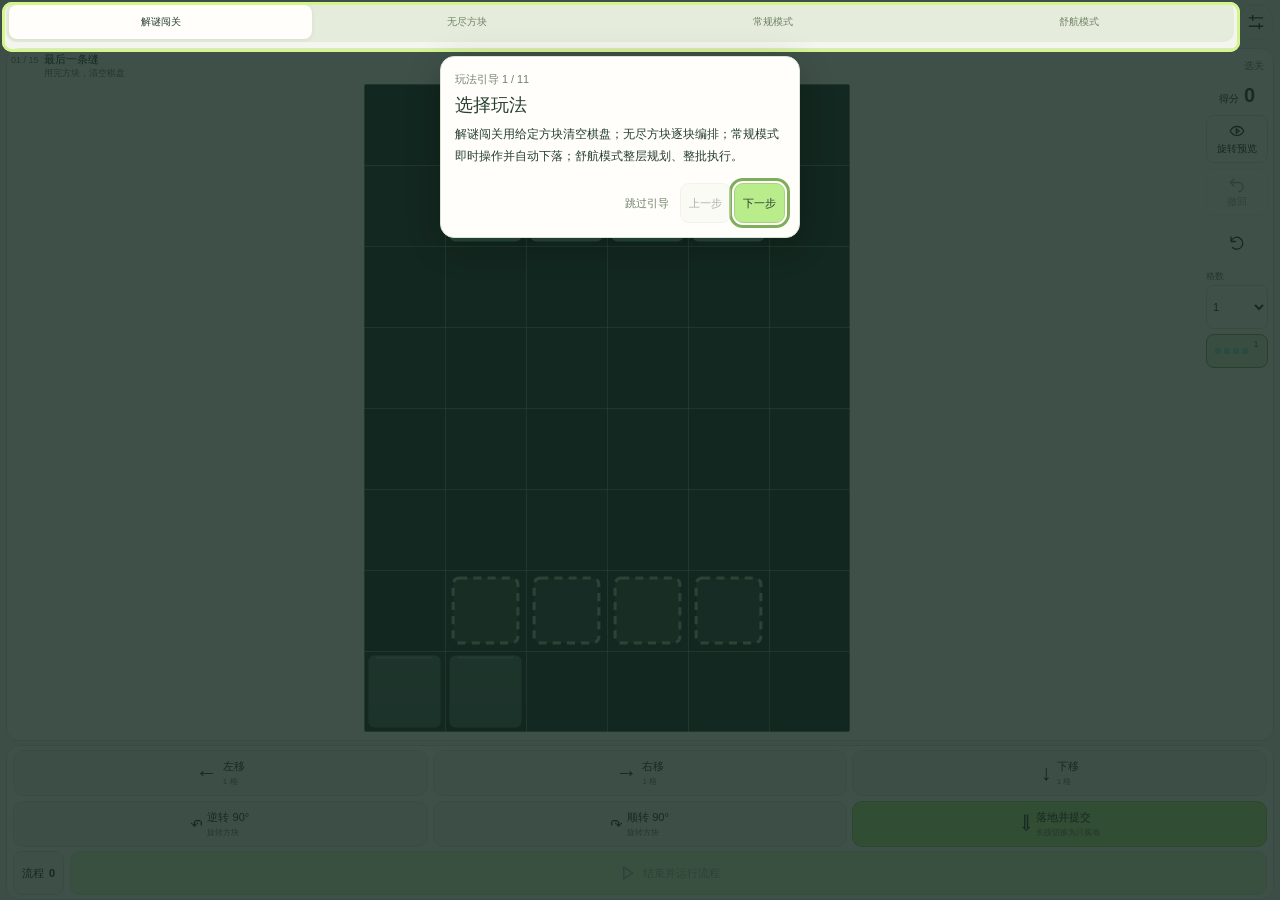
==== commit f8cc01ca: "Separate landing from submission and prevent accidental text selection" ====
--- a/prototype/mobile.html
+++ b/prototype/mobile.html
@@ -1,5 +1,5 @@
 <!doctype html>
-<html lang="zh-CN"><head><meta charset="utf-8"><meta name="viewport" content="width=device-width,initial-scale=1,viewport-fit=cover"><meta name="theme-color" content="#f4f5ef"><title>VoxArcade · 指令方块实验室</title><link rel="stylesheet" href="base.css?v=puzzle-redesign-20261024"><link rel="stylesheet" href="mobile.css?v=puzzle-redesign-20261024"></head><body data-view="mobile" data-mode="puzzle">  <svg class="svg-library" aria-hidden="true" xmlns="http://www.w3.org/2000/svg">
+<html lang="zh-CN"><head><meta charset="utf-8"><meta name="viewport" content="width=device-width,initial-scale=1,viewport-fit=cover"><meta name="theme-color" content="#f4f5ef"><title>VoxArcade · 指令方块实验室</title><link rel="stylesheet" href="base.css?v=landing-control-20261024"><link rel="stylesheet" href="mobile.css?v=landing-control-20261024"></head><body data-view="mobile" data-mode="puzzle">  <svg class="svg-library" aria-hidden="true" xmlns="http://www.w3.org/2000/svg">
     <symbol id="i-settings" viewBox="0 0 24 24"><path d="M4 7h16M4 17h16M8 4v6M16 14v6"/></symbol>
     <symbol id="i-help" viewBox="0 0 24 24"><circle cx="12" cy="12" r="9"/><path d="M9.5 9a2.5 2.5 0 0 1 5 0c0 2-2.5 2-2.5 4M12 16.5v.1"/></symbol>
     <symbol id="i-mic" viewBox="0 0 24 24"><rect x="9" y="3" width="6" height="12" rx="3"/><path d="M6 11v1a6 6 0 0 0 12 0v-1M12 18v3M9 21h6"/></symbol>
@@ -14,5 +14,5 @@
   <dialog id="voiceDialog" aria-labelledby="voiceTitle"><div class="dialog-header"><div><p class="eyebrow">SAME COMMANDS. YOUR VOICE.</p><h2 id="voiceTitle">把指令，说出来。</h2></div><button class="icon-button" data-close aria-label="关闭语音说明">×</button></div><div class="voice-example">“向左移动两格”<span>MOVE_LEFT · 2</span></div><div class="voice-example">“rotate clockwise”<span>ROTATE_CW · 90°</span></div><p class="muted">后续语音与按钮一样，只会添加流程步骤；点击运行后才执行。</p><p class="setting-notice">本次原型尚未接入麦克风，不会录音。请先通过按钮体验流程。</p><button class="primary-button full-width" data-close>先体验流程编排</button></dialog>
   <dialog id="restartDialog" aria-labelledby="restartTitle"><div class="dialog-header"><div><p class="eyebrow">A FRESH START</p><h2 id="restartTitle">重新试一种方案？</h2></div><button class="icon-button" data-close aria-label="取消重开">×</button></div><p class="muted">本次棋盘和指令流程会重置，已完成的关卡记录会保留。</p><div class="dialog-actions"><button class="secondary-button" data-close>继续思考</button><button class="primary-button" id="confirmRestart">重新开始</button></div></dialog>
   <dialog id="rotationDialog" class="rotation-dialog" aria-labelledby="rotationTitle"><div class="dialog-header"><div><p class="eyebrow">SEE EVERY TURN</p><h2 id="rotationTitle">旋转，看得明白。</h2></div><button class="icon-button" data-close aria-label="关闭旋转演示">×</button></div><iframe id="rotationFrame" title="七种方块的旋转演示"></iframe><button class="secondary-button full-width" data-close>返回设置</button></dialog>
-<div id="tourOverlay" class="tour-overlay" hidden><div id="tourSpotlight" class="tour-spotlight"></div><section id="tourCard" class="tour-card" role="dialog" aria-modal="true" aria-labelledby="tourTitle" tabindex="-1"><small id="tourProgress"></small><h2 id="tourTitle"></h2><p id="tourText"></p><div class="tour-actions"><button id="tourSkip" class="text-button">跳过引导</button><button id="tourBack" class="secondary-button">上一步</button><button id="tourNext" class="primary-button">下一步</button></div></section></div><script type="module" src="app.js?v=puzzle-redesign-20261024"></script></body></html>
+<div id="tourOverlay" class="tour-overlay" hidden><div id="tourSpotlight" class="tour-spotlight"></div><section id="tourCard" class="tour-card" role="dialog" aria-modal="true" aria-labelledby="tourTitle" tabindex="-1"><small id="tourProgress"></small><h2 id="tourTitle"></h2><p id="tourText"></p><div class="tour-actions"><button id="tourSkip" class="text-button">跳过引导</button><button id="tourBack" class="secondary-button">上一步</button><button id="tourNext" class="primary-button">下一步</button></div></section></div><script type="module" src="app.js?v=landing-control-20261024"></script></body></html>
 
--- a/prototype/base.css
+++ b/prototype/base.css
@@ -10,8 +10,32 @@
 /* Shared additions for scoring, classic play, and the guided tour. */
 .score-banner{display:flex;flex-wrap:wrap;align-items:center;justify-content:space-between;gap:2px 10px;padding:6px 10px;background:#eaf4dd;border:1px solid #cedfb9;border-radius:8px;flex-shrink:0;font-size:11px}.score-banner strong{font-size:23px;font-variant-numeric:tabular-nums;color:#285220;margin-left:7px}.score-banner small{font-size:9px;color:#52664a}.classic-controls{display:flex;align-items:center;justify-content:space-between;flex-wrap:wrap;gap:6px;font-size:11px;padding:6px 0;flex-shrink:0}.classic-controls label{display:flex;align-items:center;gap:4px}.classic-controls select{min-height:32px;border:1px solid var(--line);border-radius:6px;background:var(--paper);color:var(--ink)}.tool-button{width:auto;gap:3px;border-radius:8px;padding:0 7px;font-size:10px}.preview-toggle{border-radius:8px;gap:4px}.preview-toggle span{display:inline!important;font-size:10px}.preview-toggle svg{width:21px}.level-group{margin:8px 0 2px;font-size:11px;color:#52664a}.level-button small{font-size:9px}.tour-overlay{position:fixed;inset:0;z-index:1000;overflow:hidden}.tour-spotlight{position:fixed;border:3px solid #d3f58b;border-radius:10px;box-shadow:0 0 0 200vmax #10251dcc;pointer-events:none;transition:top .15s,left .15s,width .15s,height .15s}.tour-card{position:fixed;width:min(360px,calc(100vw - 24px));padding:18px;background:var(--paper);border:1px solid var(--line);border-radius:14px;box-shadow:0 8px 35px #0003}.tour-card small{color:var(--muted)}.tour-card h2{margin:6px 0}.tour-card p{font-size:13px;line-height:1.8}.tour-actions{display:flex;gap:8px;justify-content:flex-end;margin-top:16px}.tour-actions button{font-size:11px;min-height:40px;padding:6px 10px}body[data-mode=classic] #flowPanel,body[data-mode=classic] .flow-mode-heading,body[data-mode=classic] .control-footer,body[data-mode=classic] .quantity-row label,body[data-mode=classic] .control-heading,body[data-mode=classic] .mobile-mission{display:none!important}
 
-.batch-controls{display:flex;align-items:center;justify-content:space-between;gap:6px;flex-wrap:wrap;padding:4px 0;font-size:11px;flex-shrink:0}.batch-controls label{display:flex;align-items:center;gap:4px}.batch-controls select{min-height:32px;border:1px solid var(--line);border-radius:7px;background:var(--paper);color:var(--ink)}.batch-controls small{color:var(--muted);font-size:9px}.batch-plan{list-style:none;border:1px solid var(--line);background:#f6f8ef;padding:6px;border-radius:8px;margin-bottom:6px}.batch-plan.selected{border-color:#84ab60;background:#edf5e3}.batch-plan-header{display:flex;align-items:center;gap:5px}.batch-plan-header>button:first-child{display:flex;align-items:center;gap:7px;flex:1;min-height:36px;text-align:left;font-size:11px}.batch-actions{margin:4px 0;padding-left:22px;font-size:11px;line-height:1.9}.batch-actions button{min-width:30px;min-height:30px}.batch-auto{font-size:10px;color:#5b744d}.batch-empty{padding:4px 0;color:var(--muted);font-size:11px}body[data-mode=shuhang] #commandGrid{grid-template-columns:repeat(2,minmax(0,1fr))}body[data-mode=shuhang] #rotationPreviewButton,body[data-mode=shuhang] #undoButton,body[data-mode=shuhang] [data-command=MOVE_DOWN],body[data-mode=shuhang] [data-command=HARD_DROP]{display:none!important}body[data-mode=shuhang] #planList{overflow-y:auto}body[data-mode=shuhang] .piece-bar>span:first-child{display:none}body[data-mode=shuhang] .piece-chip b{white-space:nowrap}body[data-mode=shuhang] .board-hint{white-space:normal;text-align:center;width:max-content;max-width:90%}body[data-mode=shuhang] .flow-empty{line-height:1.6}
+.batch-controls{display:flex;align-items:center;justify-content:space-between;gap:6px;flex-wrap:wrap;padding:4px 0;font-size:11px;flex-shrink:0}.batch-controls label{display:flex;align-items:center;gap:4px}.batch-controls select{min-height:32px;border:1px solid var(--line);border-radius:7px;background:var(--paper);color:var(--ink)}.batch-controls small{color:var(--muted);font-size:9px}.batch-plan{list-style:none;border:1px solid var(--line);background:#f6f8ef;padding:6px;border-radius:8px;margin-bottom:6px}.batch-plan.selected{border-color:#84ab60;background:#edf5e3}.batch-plan-header{display:flex;align-items:center;gap:5px}.batch-plan-header>button:first-child{display:flex;align-items:center;gap:7px;flex:1;min-height:36px;text-align:left;font-size:11px}.batch-actions{margin:4px 0;padding-left:22px;font-size:11px;line-height:1.9}.batch-actions button{min-width:30px;min-height:30px}.batch-auto{font-size:10px;color:#5b744d}.batch-empty{padding:4px 0;color:var(--muted);font-size:11px}body[data-mode=shuhang] #commandGrid{grid-template-columns:repeat(2,minmax(0,1fr))}body[data-mode=shuhang] #rotationPreviewButton,body[data-mode=shuhang] #undoButton,body[data-mode=shuhang] [data-command=MOVE_DOWN]{display:none!important}body[data-mode=shuhang] #planList{overflow-y:auto}body[data-mode=shuhang] .piece-bar>span:first-child{display:none}body[data-mode=shuhang] .piece-chip b{white-space:nowrap}body[data-mode=shuhang] .board-hint{white-space:normal;text-align:center;width:max-content;max-width:90%}body[data-mode=shuhang] .flow-empty{line-height:1.6}
 
 /* Board-first layout: compact information and controls live beside the canvas. */
 .board-layout{display:grid;grid-template-columns:minmax(0,1fr) 88px;gap:8px;flex:1;min-height:0;min-width:0}.board-layout .board-stage{min-width:0;min-height:0}.board-rail{display:flex;flex-direction:column;align-items:stretch;gap:7px;min-height:0;overflow-y:auto;overflow-x:hidden;scrollbar-width:thin;padding:2px}.board-rail>*{flex-shrink:0}.play-toolbar,#fallSummary,#commandHint,#feedback,#boardNote,.stats-row,.board-hint{display:none!important}.score-banner{display:flex;justify-content:center;align-items:baseline;gap:5px;padding:3px 0;border:0;background:none;font-size:10px}.score-banner strong{font-size:17px;margin:0;font-weight:600}.board-rail .play-actions{flex-direction:column;gap:5px;align-items:center}.board-rail .play-actions>.icon-button{min-height:44px;height:44px}.board-rail .play-actions .preview-toggle,.board-rail .play-actions .tool-button{display:flex;flex-direction:column;justify-content:center;gap:2px;width:100%;min-width:0;height:50px;border:1px solid var(--line);border-radius:8px;padding:3px;font-size:11px}.board-rail .play-actions .preview-toggle span,.board-rail .play-actions .tool-button span{display:block!important;font-size:11px;line-height:14px;white-space:nowrap}.board-rail .play-actions svg{width:18px;height:18px}.rotation-preview-menu{position:fixed;top:auto;right:auto;min-width:206px;z-index:20}.board-rail .piece-bar{flex-direction:column;gap:3px;align-items:stretch;min-height:0}.board-rail .piece-bar>span{display:none!important}.board-rail .piece-rack{flex-direction:column;overflow:visible;flex:none;gap:4px}.board-rail .piece-chip{min-width:0;width:100%;min-height:36px;gap:4px}.board-rail .endless-note{position:static;max-width:none}.board-rail .endless-note>.section-caption{display:none}.board-rail .next-pieces{flex-direction:column;gap:4px;align-items:stretch}.queue-item{display:flex;flex-direction:column;align-items:center;justify-content:center;min-height:38px;padding:5px 2px;border:1px solid var(--line);border-radius:7px;gap:3px;background:#f3f6eb}.queue-item.current{border-color:#87aa68;background:#e1f1ce}.queue-item small{font-size:9px;color:#526e40}.queue-item .mini-piece{padding:0;min-height:0;min-width:0}.board-rail .classic-controls,.board-rail .batch-controls{flex-direction:column;align-items:stretch;gap:4px;padding:0;font-size:10px}.board-rail .classic-controls label,.board-rail .batch-controls label{display:flex;flex-direction:column;align-items:stretch;gap:2px}.board-rail .classic-controls .auto-level-label{flex-direction:row;align-items:center;font-size:9px;white-space:nowrap;min-height:32px;gap:0}.board-rail select{width:100%;min-width:0;min-height:44px;border:1px solid var(--line);border-radius:7px;padding:2px;background:var(--paper);color:var(--ink);font-size:11px}.board-rail .batch-controls strong{font-size:11px;text-align:center}.board-rail #classicSpeed{font-size:9px;text-align:center}.move-quantity{display:flex;flex-direction:column;align-items:stretch;gap:2px;font-size:10px;color:var(--muted)}body[data-mode=classic] .move-quantity{display:none}.quantity-row{display:none}.board-rail .piece-bar:has(+.endless-note:not([hidden])){display:none}.control-panel .voice-entry{display:none}.board-rail #pieceRemaining{display:none}.rule-toast{max-width:calc(100% - 12px)}
 .plan-validation,.flow-mode-heading,#flowSummary{display:none!important}
+
+
+/* Special blocks share the existing side rail; no extra board-height row. */
+.tool-shelf{display:flex;flex-direction:column;gap:4px;width:100%;flex:none}
+.tool-item{display:grid;grid-template-columns:auto 1fr;align-items:center;gap:2px 4px;width:100%;min-height:48px;padding:5px 4px;border:1px solid #cbd7bd;border-radius:9px;background:#eff5e7;color:#354c3a;font-size:10px;line-height:1.2;cursor:pointer}
+.tool-item .tool-glyph{grid-row:1/3}.tool-count{font-size:11px}.tool-item:disabled{opacity:.45;cursor:default}.tool-item:not(:disabled):hover{background:#e0edc9}.tool-item:focus-visible{outline:2px solid #698e4e;outline-offset:2px}
+.tool-glyph{display:inline-flex;align-items:center;justify-content:center;width:23px;height:23px;border-radius:5px;font-size:20px;line-height:1;flex:none}.phase-glyph{background:#c6abff;color:#58457e;animation:phase-pulse 1s ease-in-out infinite}.bomb-glyph{background:#ffb18e;color:#3d302d;position:relative}.bomb-glyph:after{content:'';position:absolute;width:5px;height:5px;background:#fff3a4;right:2px;top:1px;border-radius:50%;box-shadow:0 0 5px #ff713b}
+#toolProgress{font-size:9px;color:#617258;text-align:center;line-height:1.3}.tool-shelf[hidden]{display:none}
+@keyframes phase-pulse{50%{opacity:.4}}
+@media(prefers-reduced-motion:reduce){.phase-glyph{animation:none}}
+
+/* Repeated taps and long presses should operate the game, not select labels. */
+.app-shell,.app-shell *,button,button *,.rotation-preview-menu,.rotation-preview-menu *{
+  -webkit-user-select:none;
+  user-select:none;
+  -webkit-touch-callout:none;
+}
+.app-shell input,.app-shell textarea,.app-shell [contenteditable="true"],.app-shell [contenteditable="true"] *,input,textarea,[contenteditable="true"],[contenteditable="true"] *{
+  -webkit-user-select:text;
+  user-select:text;
+  -webkit-touch-callout:default;
+}
+
+.command-button.drop-only{background:#edf2ff;border-color:#b9c8e2}.command-button.drop-only .command-detail{color:#536b91}body[data-mode=shuhang] [data-command=HARD_DROP]{grid-column:1/-1}
--- a/prototype/mobile.css
+++ b/prototype/mobile.css
@@ -17,3 +17,6 @@
 /* Single compact header and full-height board with a narrow side rail. */
 .app-shell{padding-left:6px;padding-right:6px;gap:4px}.masthead{height:44px;min-height:44px;flex-wrap:nowrap;padding:2px 0;gap:4px}.masthead .brand{display:none}.masthead .mode-switch{order:0;flex:1;width:auto;min-width:0;margin:0}.masthead .header-right{order:1;flex:none}.masthead .mode-switch button{padding:4px 2px;min-height:34px;font-size:10px}.workspace{gap:4px}.play-card{padding:3px 4px}.board-layout{grid-template-columns:minmax(0,1fr) 64px;gap:3px}.board-layout .board-stage{padding:1px}.board-rail{gap:5px;padding:1px;scrollbar-width:none}.board-rail .play-actions .preview-toggle,.board-rail .play-actions .tool-button{min-width:0;width:100%;height:48px;min-height:48px}.board-rail .play-actions .preview-toggle span,.board-rail .play-actions .tool-button span{font-size:10px}.board-rail .piece-chip{min-height:34px;padding:4px 2px}.board-rail .piece-chip b{font-size:9px}.board-rail .queue-item:nth-child(n+5){display:none}.board-rail .auto-level-label input{margin:0 2px 0 0}.board-rail .batch-controls select{font-size:9px;padding:0}.mobile-mission{min-height:27px}.mission-title{gap:0 5px}.mission-title h2{font-size:11px}.level-goal{font-size:9px}.control-panel{padding:4px 6px;position:relative}.control-footer{min-height:44px;margin-top:4px}.control-footer .primary-button{min-height:44px}.command-button{min-height:46px}.control-footer #openFlow{min-height:44px}.feedback{display:none!important}.board-rail .endless-note{position:static;top:auto;right:auto;max-width:none}.board-rail .move-quantity{font-size:9px}.board-rail #classicLevel{font-size:10px}.board-rail .classic-controls .auto-level-label{font-size:8px}.board-rail .classic-controls .auto-level-label input{width:12px;height:12px}.board-rail .batch-controls label{font-size:9px}.board-rail .batch-controls strong{font-size:10px}
 @media(orientation:landscape) and (max-height:600px){.masthead{height:40px;min-height:40px}.workspace{grid-template-columns:minmax(0,1fr) 260px}.control-panel{padding:6px;justify-content:center}.command-button{min-height:50px}.board-layout{grid-template-columns:minmax(0,1fr) 64px}.board-rail .play-actions{display:grid;grid-template-columns:1fr 1fr}.board-rail .play-actions .preview-toggle,.board-rail .play-actions .tool-button{grid-column:1/-1}.board-rail #restartButton,.board-rail #pauseButton{width:28px;min-width:28px}.tour-card{max-height:calc(100dvh - 16px);overflow-y:auto}}
+
+
+.board-rail .tool-item{min-height:48px;padding:4px 2px;gap:1px 2px;font-size:9px}.board-rail .tool-item .tool-glyph{width:19px;height:22px;font-size:18px}.board-rail .tool-count{font-size:10px}
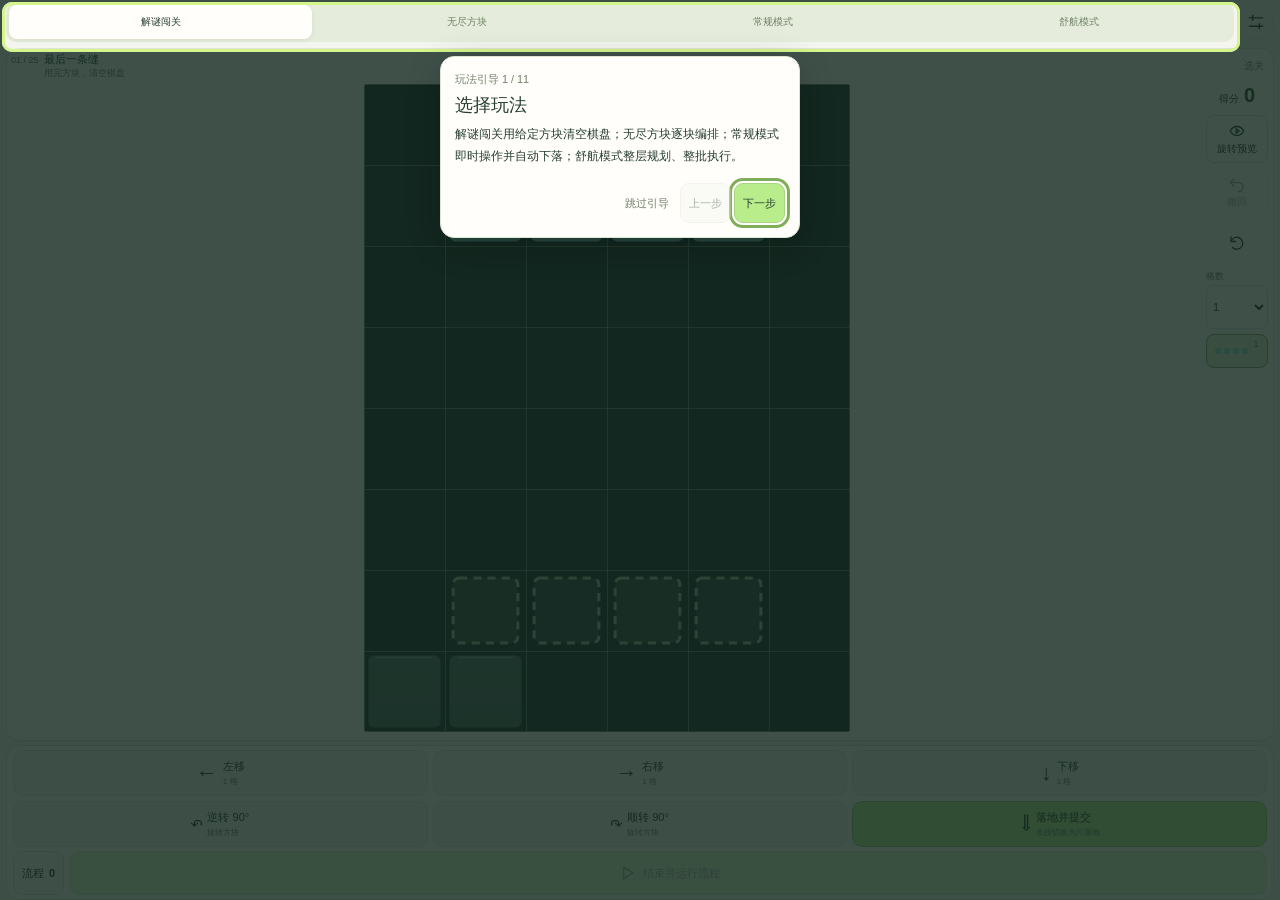
==== commit 6aa35986: "Reorder puzzle progression, add ten levels, and restore normal LAND completion" ====
--- a/prototype/mobile.html
+++ b/prototype/mobile.html
@@ -1,5 +1,5 @@
 <!doctype html>
-<html lang="zh-CN"><head><meta charset="utf-8"><meta name="viewport" content="width=device-width,initial-scale=1,viewport-fit=cover"><meta name="theme-color" content="#f4f5ef"><title>VoxArcade · 指令方块实验室</title><link rel="stylesheet" href="base.css?v=landing-control-20261024"><link rel="stylesheet" href="mobile.css?v=landing-control-20261024"></head><body data-view="mobile" data-mode="puzzle">  <svg class="svg-library" aria-hidden="true" xmlns="http://www.w3.org/2000/svg">
+<html lang="zh-CN"><head><meta charset="utf-8"><meta name="viewport" content="width=device-width,initial-scale=1,viewport-fit=cover"><meta name="theme-color" content="#f4f5ef"><title>VoxArcade · 指令方块实验室</title><link rel="stylesheet" href="base.css?v=landing-levels-20261027"><link rel="stylesheet" href="mobile.css?v=landing-levels-20261027"></head><body data-view="mobile" data-mode="puzzle">  <svg class="svg-library" aria-hidden="true" xmlns="http://www.w3.org/2000/svg">
     <symbol id="i-settings" viewBox="0 0 24 24"><path d="M4 7h16M4 17h16M8 4v6M16 14v6"/></symbol>
     <symbol id="i-help" viewBox="0 0 24 24"><circle cx="12" cy="12" r="9"/><path d="M9.5 9a2.5 2.5 0 0 1 5 0c0 2-2.5 2-2.5 4M12 16.5v.1"/></symbol>
     <symbol id="i-mic" viewBox="0 0 24 24"><rect x="9" y="3" width="6" height="12" rx="3"/><path d="M6 11v1a6 6 0 0 0 12 0v-1M12 18v3M9 21h6"/></symbol>
@@ -14,5 +14,5 @@
   <dialog id="voiceDialog" aria-labelledby="voiceTitle"><div class="dialog-header"><div><p class="eyebrow">SAME COMMANDS. YOUR VOICE.</p><h2 id="voiceTitle">把指令，说出来。</h2></div><button class="icon-button" data-close aria-label="关闭语音说明">×</button></div><div class="voice-example">“向左移动两格”<span>MOVE_LEFT · 2</span></div><div class="voice-example">“rotate clockwise”<span>ROTATE_CW · 90°</span></div><p class="muted">后续语音与按钮一样，只会添加流程步骤；点击运行后才执行。</p><p class="setting-notice">本次原型尚未接入麦克风，不会录音。请先通过按钮体验流程。</p><button class="primary-button full-width" data-close>先体验流程编排</button></dialog>
   <dialog id="restartDialog" aria-labelledby="restartTitle"><div class="dialog-header"><div><p class="eyebrow">A FRESH START</p><h2 id="restartTitle">重新试一种方案？</h2></div><button class="icon-button" data-close aria-label="取消重开">×</button></div><p class="muted">本次棋盘和指令流程会重置，已完成的关卡记录会保留。</p><div class="dialog-actions"><button class="secondary-button" data-close>继续思考</button><button class="primary-button" id="confirmRestart">重新开始</button></div></dialog>
   <dialog id="rotationDialog" class="rotation-dialog" aria-labelledby="rotationTitle"><div class="dialog-header"><div><p class="eyebrow">SEE EVERY TURN</p><h2 id="rotationTitle">旋转，看得明白。</h2></div><button class="icon-button" data-close aria-label="关闭旋转演示">×</button></div><iframe id="rotationFrame" title="七种方块的旋转演示"></iframe><button class="secondary-button full-width" data-close>返回设置</button></dialog>
-<div id="tourOverlay" class="tour-overlay" hidden><div id="tourSpotlight" class="tour-spotlight"></div><section id="tourCard" class="tour-card" role="dialog" aria-modal="true" aria-labelledby="tourTitle" tabindex="-1"><small id="tourProgress"></small><h2 id="tourTitle"></h2><p id="tourText"></p><div class="tour-actions"><button id="tourSkip" class="text-button">跳过引导</button><button id="tourBack" class="secondary-button">上一步</button><button id="tourNext" class="primary-button">下一步</button></div></section></div><script type="module" src="app.js?v=landing-control-20261024"></script></body></html>
+<div id="tourOverlay" class="tour-overlay" hidden><div id="tourSpotlight" class="tour-spotlight"></div><section id="tourCard" class="tour-card" role="dialog" aria-modal="true" aria-labelledby="tourTitle" tabindex="-1"><small id="tourProgress"></small><h2 id="tourTitle"></h2><p id="tourText"></p><div class="tour-actions"><button id="tourSkip" class="text-button">跳过引导</button><button id="tourBack" class="secondary-button">上一步</button><button id="tourNext" class="primary-button">下一步</button></div></section></div><script type="module" src="app.js?v=landing-levels-20261027"></script></body></html>
 
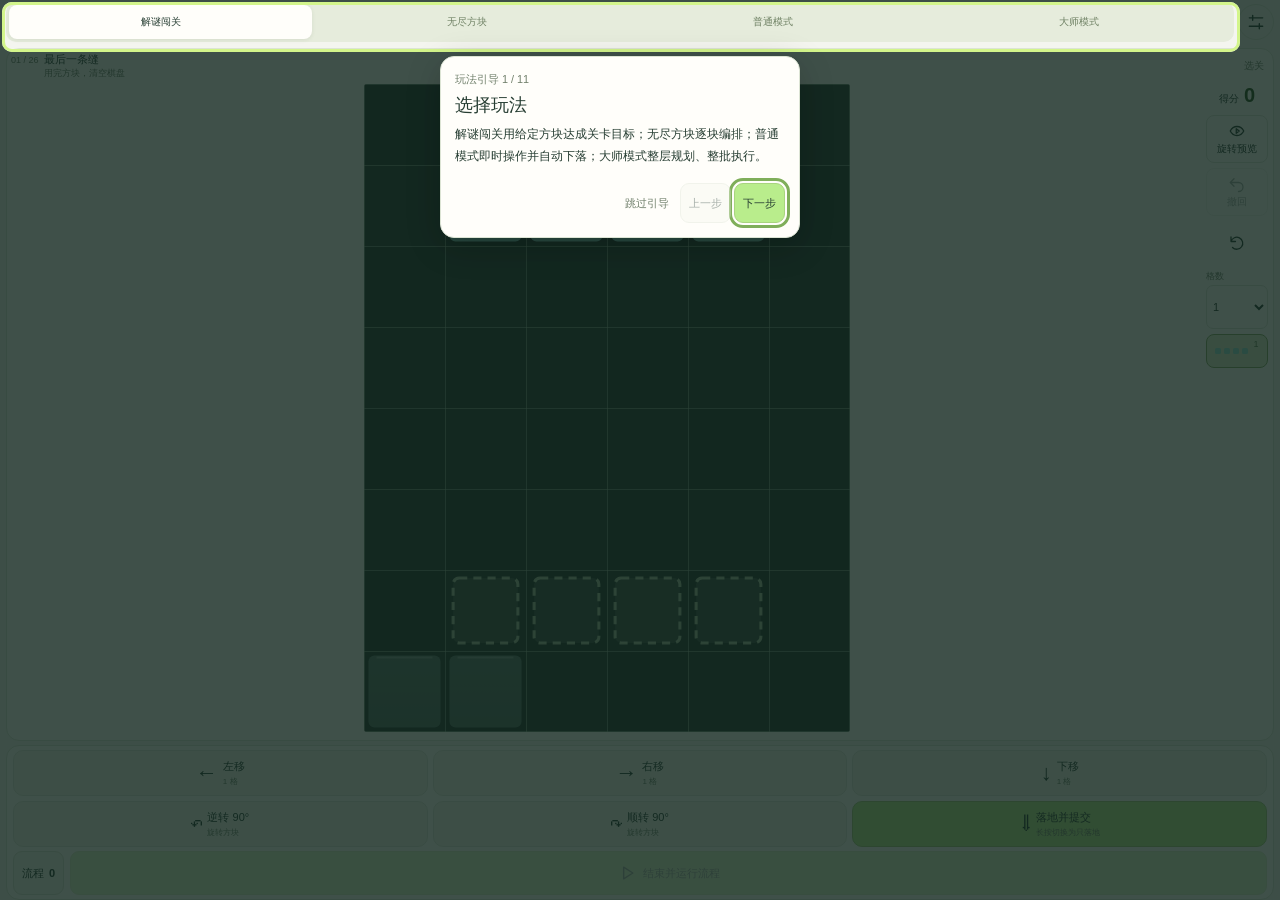
==== commit 4e12f8dc: "Add the second easy puzzle and rename game modes" ====
--- a/prototype/mobile.html
+++ b/prototype/mobile.html
@@ -1,5 +1,5 @@
 <!doctype html>
-<html lang="zh-CN"><head><meta charset="utf-8"><meta name="viewport" content="width=device-width,initial-scale=1,viewport-fit=cover"><meta name="theme-color" content="#f4f5ef"><title>VoxArcade · 指令方块实验室</title><link rel="stylesheet" href="base.css?v=landing-levels-20261027"><link rel="stylesheet" href="mobile.css?v=landing-levels-20261027"></head><body data-view="mobile" data-mode="puzzle">  <svg class="svg-library" aria-hidden="true" xmlns="http://www.w3.org/2000/svg">
+<html lang="zh-CN"><head><meta charset="utf-8"><meta name="viewport" content="width=device-width,initial-scale=1,viewport-fit=cover"><meta name="theme-color" content="#f4f5ef"><title>VoxArcade · 指令方块实验室</title><link rel="stylesheet" href="base.css?v=puzzle-02-20261123"><link rel="stylesheet" href="mobile.css?v=puzzle-02-20261123"></head><body data-view="mobile" data-mode="puzzle">  <svg class="svg-library" aria-hidden="true" xmlns="http://www.w3.org/2000/svg">
     <symbol id="i-settings" viewBox="0 0 24 24"><path d="M4 7h16M4 17h16M8 4v6M16 14v6"/></symbol>
     <symbol id="i-help" viewBox="0 0 24 24"><circle cx="12" cy="12" r="9"/><path d="M9.5 9a2.5 2.5 0 0 1 5 0c0 2-2.5 2-2.5 4M12 16.5v.1"/></symbol>
     <symbol id="i-mic" viewBox="0 0 24 24"><rect x="9" y="3" width="6" height="12" rx="3"/><path d="M6 11v1a6 6 0 0 0 12 0v-1M12 18v3M9 21h6"/></symbol>
@@ -9,10 +9,10 @@
     <symbol id="i-check" viewBox="0 0 24 24"><path d="m5 12 4 4L19 6"/></symbol>
     <symbol id="i-arrow" viewBox="0 0 24 24"><path d="M5 12h14m-6-6 6 6-6 6"/></symbol>
     <symbol id="i-grid" viewBox="0 0 24 24"><rect x="3" y="3" width="7" height="7" rx="1"/><rect x="14" y="3" width="7" height="7" rx="1"/><rect x="3" y="14" width="7" height="7" rx="1"/><rect x="14" y="14" width="7" height="7" rx="1"/></symbol>
-  </svg><div class="app-shell"><header class="masthead"><a class="brand" href="./">Vox<span>Arcade</span></a><nav class="mode-switch" aria-label="游戏模式"><button id="puzzleMode" aria-pressed="true">解谜闯关</button><button id="endlessMode" aria-pressed="false">无尽方块</button><button id="classicMode" aria-pressed="false">常规模式</button><button id="shuhangMode" aria-pressed="false">舒航模式</button></nav><div class="header-right"><button id="fallSummary" class="fall-summary"><span id="fallSummaryText">手动下落</span></button><button id="helpButton" class="icon-button" aria-label="玩法帮助">?</button><button id="settingsButton" class="icon-button" aria-label="游戏设置"><svg><use href="#i-settings"/></svg></button></div></header><main class="workspace"><section class="play-card" aria-label="游戏棋盘"><div class="mobile-mission"><div class="mission-copy"><div class="mission-title"><span id="missionIndex">01 / 15</span><h2 id="levelTitle">最后一条缝</h2><p id="levelGoal" class="level-goal"></p><div id="levelTags" hidden></div></div></div><button id="openLevels" class="text-button">选关</button></div><div class="play-toolbar"><div><span id="mobileStats" class="mobile-stats">0 行 · 0 步</span><span id="boardStatus">先选一个形状</span></div><div class="play-actions"><button id="rotationPreviewButton" class="icon-button preview-toggle" aria-label="旋转预览" aria-expanded="false" aria-controls="rotationPreviewMenu"><svg aria-hidden="true" viewBox="0 0 24 24"><path d="M3 12s3-6 9-6 9 6 9 6-3 6-9 6-9-6-9-6Z"/><path d="m11 9 4 3-4 3Z"/></svg><span>旋转预览</span></button><div id="rotationPreviewMenu" class="rotation-preview-menu" hidden><button type="button" data-preview="ROTATE_CCW" aria-pressed="false">↶ 逆时针</button><button type="button" data-preview="ROTATE_CW" aria-pressed="false">↷ 顺时针</button></div><button id="undoButton" class="icon-button tool-button" aria-label="撤回上一块" title="撤回上一块"><svg aria-hidden="true" viewBox="0 0 24 24"><path d="m8 5-5 5 5 5M3 10h11a6 6 0 0 1 0 12"/></svg><span>撤回</span></button><button id="pauseButton" class="icon-button" aria-label="暂停游戏"><svg><use href="#i-pause"/></svg></button><button id="restartButton" class="icon-button" aria-label="重新开始"><svg><use href="#i-reset"/></svg></button></div></div><div class="score-banner" aria-live="polite" aria-label="得分"><span>得分</span><strong id="scoreValue">0</strong></div><div id="batchControls" class="batch-controls" hidden><label>难度 <select id="batchDifficulty" aria-label="舒航模式难度"><option value="easy">简单 3块</option><option value="medium">中等 4块</option><option value="hard">困难 5块</option></select></label><strong id="layerStatus">第 1 层</strong></div><div id="classicControls" class="classic-controls" hidden><label><span>等级</span> <select id="classicLevel" aria-label="常规速度等级"><option value="1">1 级</option><option value="2">2 级</option><option value="3">3 级</option><option value="4">4 级</option><option value="5">5 级</option><option value="6">6 级</option><option value="7">7 级</option><option value="8">8 级</option><option value="9">9 级</option></select></label><label class="auto-level-label"><input id="autoLevel" type="checkbox" checked>自动升级</label><span id="classicSpeed"></span></div><div class="piece-bar"><span id="poolLabel">剩余库存</span><div id="pieceRack" class="piece-rack"></div><span id="pieceRemaining">未用 1</span></div><p id="orderNote" class="order-note"></p><div id="boardStage" class="board-stage"><canvas id="board" role="img" aria-label="俄罗斯方块棋盘"></canvas><div id="ruleToast" class="rule-toast" role="status" hidden></div><div id="activeStep" class="active-step" role="status" hidden></div><div id="boardHint" class="board-hint">先选择一个形状</div><div id="resultOverlay" class="result-overlay" hidden><div class="result-card"><span id="resultIcon" class="result-icon">✓</span><p id="resultEyebrow" class="eyebrow">WELL PLAYED</p><h2 id="resultTitle">全部消除！</h2><p id="resultDescription"></p><button id="resultPrimary" class="primary-button">下一关</button><button id="resultSecondary" class="text-button">再试一次</button></div></div></div><div class="stats-row"><div><span id="scoreLabel">已消除</span><strong id="linesStat">0 行</strong></div><div><span>执行动作</span><strong id="movesStat">0 步</strong></div><div><span id="thirdLabel">已用方块</span><strong id="thirdStat">0 / 15</strong></div></div><span id="boardNote" hidden></span><div class="endless-note" id="endlessNote" hidden><span class="section-caption">后续方块</span><div id="nextPieces" class="next-pieces"></div></div></section><section class="control-panel" aria-label="指令控制台"><div class="quantity-row"><span id="commandHint">编排动作</span><label>格数 <select id="quantity" aria-label="移动格数"><option>1</option><option>2</option><option>3</option><option>4</option><option>5</option><option>6</option><option>7</option><option>8</option><option>9</option></select></label></div><div id="commandGrid" class="command-grid"></div><div class="control-footer"><button id="openFlow" class="secondary-button" aria-expanded="false">流程 <span id="flowCount">0</span><span id="flowSummary"></span></button><div class="flow-actions"><button id="runPlan" class="primary-button"><svg><use href="#i-play"/></svg>结束并运行流程</button><button id="stopPlan" class="secondary-button" hidden>暂停运行</button></div></div><div id="feedback" class="feedback" role="status" aria-live="polite"><span id="feedbackText">选形后编排动作</span></div></section></main><dialog id="levelDialog" aria-label="选择关卡"><div class="dialog-header"><h2>选择关卡</h2><button class="icon-button" data-close aria-label="关闭选关">×</button></div><aside id="missionPanel" class="mission-panel"><div class="level-section"><div class="section-caption"><span>关卡</span><span id="completedCount">0 / 15</span></div><div id="levelsList" class="levels-list"></div></div></aside></dialog><div id="flowBackdrop" class="flow-backdrop" hidden></div><section id="flowPanel" class="flow-panel flow-drawer" aria-label="编辑指令流程" hidden><div class="drawer-heading"><h2>编辑流程</h2><button id="closeFlow" class="icon-button" aria-label="收起流程">×</button></div><div class="section-caption"><span>我的指令流程</span><button id="clearPlan" class="text-button">清空</button></div><div id="flowEmpty" class="flow-empty">点击按钮，添加步骤</div><ol id="planList" class="plan-list"></ol><div id="planValidation" class="plan-validation"></div></section><button id="voiceButton" class="text-button voice-entry">语音操控 · 设计中</button></div><div hidden><div class="thinking-note"></div><div id="heldPiece"></div><button id="holdButton" hidden>暂存</button></div><div id="executionToast" hidden><span id="executionProgress"></span><button id="toastPause">暂停</button></div>  <dialog id="settingsDialog" aria-labelledby="settingsTitle"><div class="dialog-header"><div><p class="eyebrow">MAKE IT YOURS</p><h2 id="settingsTitle">按你的节奏玩。</h2></div><button class="icon-button" data-close aria-label="关闭设置">×</button></div><div class="setting-item"><div><h3>自动下落</h3><p id="gravityDescription">关卡采用手动下落，留出思考时间。</p></div><label class="switch"><input id="gravityToggle" type="checkbox" aria-label="自动下落"><span></span></label></div><div class="speed-setting"><label for="speedInput">下落速度 <strong id="speedValue">1 格 / 秒</strong></label><input id="speedInput" type="range" min="0.1" max="10" step="0.1" value="1"><div class="speed-presets"><button data-speed="0.5">0.5 慢速</button><button data-speed="1">1 轻松</button><button data-speed="2">2 挑战</button><button data-speed="4">4 快速</button></div></div><div class="settings-section"><h3>声音设置</h3><div class="setting-item"><div><h3>背景音乐</h3><p>流程运行时播放轻音乐</p></div><label class="switch"><input id="musicToggle" type="checkbox" aria-label="背景音乐"><span></span></label></div><div class="setting-item"><div><h3>游戏音效</h3><p>按钮点击、移动、旋转、受阻、落地、消行、过关与失败</p></div><label class="switch"><input id="effectsToggle" type="checkbox" aria-label="游戏音效"><span></span></label></div></div><div class="settings-section"><h3>旋转演示</h3><p class="muted">七种形状，逐步看清旋转和遇障碍时的位置变化。</p><button id="rotationDemoButton" class="secondary-button full-width">打开旋转演示</button></div><p class="setting-notice">关卡由预设规则决定下落方式。切换到“无尽方块”可自由设置；修改会清空尚未执行的流程。</p><button id="saveSettings" class="primary-button full-width">完成设置</button></dialog>
-  <dialog id="helpDialog" aria-labelledby="helpTitle"><div class="dialog-header"><div><p class="eyebrow">A LITTLE FIELD GUIDE</p><h2 id="helpTitle">先想好，再运行。</h2></div><button class="icon-button" data-close aria-label="关闭帮助">×</button></div><div class="help-step"><b>01</b><div><h3>确认形状与数量</h3><p>×N 是该形状剩余未用数量，包含当前待提交的方块。自由排序可自选，固定顺序按队列出场。每轮流程只操作一块。固定队列在库存中逐块排列。</p></div></div><div class="help-step"><b>02</b><div><h3>先编排，再执行</h3><p>选形立即显示初始形状；点击工具栏的旋转预览，再选顺时针或逆时针，棋盘会临时显示旋转结果。离开预览按钮后恢复原样，不加入流程。点击“落地并提交”自动运行已有流程，也可点击运行；左右受阻时整步无效并继续，旋转失败也跳过。</p></div></div><div class="help-step"><b>03</b><div><h3>流程结束，方块定格</h3><p>下移遇阻时停在障碍前，终止剩余流程。流程自然结束也会固定当前位置，悬空块成为障碍，再换下一块。用完所有给定方块且全盘为空才通关。</p></div></div><p class="setting-notice">自动下落只在运行期间发生。编排和暂停时冻结。普通消行仍会让上方整行下移。常规模式中操作立即生效，方块持续下落。消除一至四行分别得 100、300、600、1000 分；每 1000 分升一级，最高九级。真实语音尚未接入。</p></dialog>
+  </svg><div class="app-shell"><header class="masthead"><a class="brand" href="./">Vox<span>Arcade</span></a><nav class="mode-switch" aria-label="游戏模式"><button id="puzzleMode" aria-pressed="true">解谜闯关</button><button id="endlessMode" aria-pressed="false">无尽方块</button><button id="classicMode" aria-pressed="false">普通模式</button><button id="shuhangMode" aria-pressed="false">大师模式</button></nav><div class="header-right"><button id="fallSummary" class="fall-summary"><span id="fallSummaryText">手动下落</span></button><button id="helpButton" class="icon-button" aria-label="玩法帮助">?</button><button id="settingsButton" class="icon-button" aria-label="游戏设置"><svg><use href="#i-settings"/></svg></button></div></header><main class="workspace"><section class="play-card" aria-label="游戏棋盘"><div class="mobile-mission"><div class="mission-copy"><div class="mission-title"><span id="missionIndex">01 / 15</span><h2 id="levelTitle">最后一条缝</h2><p id="levelGoal" class="level-goal"></p><div id="levelTags" hidden></div></div></div><button id="openLevels" class="text-button">选关</button></div><div class="play-toolbar"><div><span id="mobileStats" class="mobile-stats">0 行 · 0 步</span><span id="boardStatus">先选一个形状</span></div><div class="play-actions"><button id="rotationPreviewButton" class="icon-button preview-toggle" aria-label="旋转预览" aria-expanded="false" aria-controls="rotationPreviewMenu"><svg aria-hidden="true" viewBox="0 0 24 24"><path d="M3 12s3-6 9-6 9 6 9 6-3 6-9 6-9-6-9-6Z"/><path d="m11 9 4 3-4 3Z"/></svg><span>旋转预览</span></button><div id="rotationPreviewMenu" class="rotation-preview-menu" hidden><button type="button" data-preview="ROTATE_CCW" aria-pressed="false">↶ 逆时针</button><button type="button" data-preview="ROTATE_CW" aria-pressed="false">↷ 顺时针</button></div><button id="undoButton" class="icon-button tool-button" aria-label="撤回上一块" title="撤回上一块"><svg aria-hidden="true" viewBox="0 0 24 24"><path d="m8 5-5 5 5 5M3 10h11a6 6 0 0 1 0 12"/></svg><span>撤回</span></button><button id="pauseButton" class="icon-button" aria-label="暂停游戏"><svg><use href="#i-pause"/></svg></button><button id="restartButton" class="icon-button" aria-label="重新开始"><svg><use href="#i-reset"/></svg></button></div></div><div class="score-banner" aria-live="polite" aria-label="得分"><span>得分</span><strong id="scoreValue">0</strong></div><div id="batchControls" class="batch-controls" hidden><label>难度 <select id="batchDifficulty" aria-label="大师模式难度"><option value="easy">简单 3块</option><option value="medium">中等 4块</option><option value="hard">困难 5块</option></select></label><strong id="layerStatus">第 1 层</strong></div><div id="classicControls" class="classic-controls" hidden><label><span>等级</span> <select id="classicLevel" aria-label="普通模式速度等级"><option value="1">1 级</option><option value="2">2 级</option><option value="3">3 级</option><option value="4">4 级</option><option value="5">5 级</option><option value="6">6 级</option><option value="7">7 级</option><option value="8">8 级</option><option value="9">9 级</option></select></label><label class="auto-level-label"><input id="autoLevel" type="checkbox" checked>自动升级</label><span id="classicSpeed"></span></div><div class="piece-bar"><span id="poolLabel">剩余库存</span><div id="pieceRack" class="piece-rack"></div><span id="pieceRemaining">未用 1</span></div><p id="orderNote" class="order-note"></p><div id="boardStage" class="board-stage"><canvas id="board" role="img" aria-label="俄罗斯方块棋盘"></canvas><div id="ruleToast" class="rule-toast" role="status" hidden></div><div id="activeStep" class="active-step" role="status" hidden></div><div id="boardHint" class="board-hint">先选择一个形状</div><div id="resultOverlay" class="result-overlay" hidden><div class="result-card"><span id="resultIcon" class="result-icon">✓</span><p id="resultEyebrow" class="eyebrow">WELL PLAYED</p><h2 id="resultTitle">全部消除！</h2><p id="resultDescription"></p><button id="resultPrimary" class="primary-button">下一关</button><button id="resultSecondary" class="text-button">再试一次</button></div></div></div><div class="stats-row"><div><span id="scoreLabel">已消除</span><strong id="linesStat">0 行</strong></div><div><span>执行动作</span><strong id="movesStat">0 步</strong></div><div><span id="thirdLabel">已用方块</span><strong id="thirdStat">0 / 15</strong></div></div><span id="boardNote" hidden></span><div class="endless-note" id="endlessNote" hidden><span class="section-caption">后续方块</span><div id="nextPieces" class="next-pieces"></div></div></section><section class="control-panel" aria-label="指令控制台"><div class="quantity-row"><span id="commandHint">编排动作</span><label>格数 <select id="quantity" aria-label="移动格数"><option>1</option><option>2</option><option>3</option><option>4</option><option>5</option><option>6</option><option>7</option><option>8</option><option>9</option></select></label></div><div id="commandGrid" class="command-grid"></div><div class="control-footer"><button id="openFlow" class="secondary-button" aria-expanded="false">流程 <span id="flowCount">0</span><span id="flowSummary"></span></button><div class="flow-actions"><button id="runPlan" class="primary-button"><svg><use href="#i-play"/></svg>结束并运行流程</button><button id="stopPlan" class="secondary-button" hidden>暂停运行</button></div></div><div id="feedback" class="feedback" role="status" aria-live="polite"><span id="feedbackText">选形后编排动作</span></div></section></main><dialog id="levelDialog" aria-label="选择关卡"><div class="dialog-header"><h2>选择关卡</h2><button class="icon-button" data-close aria-label="关闭选关">×</button></div><aside id="missionPanel" class="mission-panel"><div class="level-section"><div class="section-caption"><span>关卡</span><span id="completedCount">0 / 15</span></div><div id="levelsList" class="levels-list"></div></div></aside></dialog><div id="flowBackdrop" class="flow-backdrop" hidden></div><section id="flowPanel" class="flow-panel flow-drawer" aria-label="编辑指令流程" hidden><div class="drawer-heading"><h2>编辑流程</h2><button id="closeFlow" class="icon-button" aria-label="收起流程">×</button></div><div class="section-caption"><span>我的指令流程</span><button id="clearPlan" class="text-button">清空</button></div><div id="flowEmpty" class="flow-empty">点击按钮，添加步骤</div><ol id="planList" class="plan-list"></ol><div id="planValidation" class="plan-validation"></div></section><button id="voiceButton" class="text-button voice-entry">语音操控 · 设计中</button></div><div hidden><div class="thinking-note"></div><div id="heldPiece"></div><button id="holdButton" hidden>暂存</button></div><div id="executionToast" hidden><span id="executionProgress"></span><button id="toastPause">暂停</button></div>  <dialog id="settingsDialog" aria-labelledby="settingsTitle"><div class="dialog-header"><div><p class="eyebrow">MAKE IT YOURS</p><h2 id="settingsTitle">按你的节奏玩。</h2></div><button class="icon-button" data-close aria-label="关闭设置">×</button></div><div class="setting-item"><div><h3>自动下落</h3><p id="gravityDescription">关卡采用手动下落，留出思考时间。</p></div><label class="switch"><input id="gravityToggle" type="checkbox" aria-label="自动下落"><span></span></label></div><div class="speed-setting"><label for="speedInput">下落速度 <strong id="speedValue">1 格 / 秒</strong></label><input id="speedInput" type="range" min="0.1" max="10" step="0.1" value="1"><div class="speed-presets"><button data-speed="0.5">0.5 慢速</button><button data-speed="1">1 轻松</button><button data-speed="2">2 挑战</button><button data-speed="4">4 快速</button></div></div><div class="settings-section"><h3>声音设置</h3><div class="setting-item"><div><h3>背景音乐</h3><p>流程运行时播放轻音乐</p></div><label class="switch"><input id="musicToggle" type="checkbox" aria-label="背景音乐"><span></span></label></div><div class="setting-item"><div><h3>游戏音效</h3><p>按钮点击、移动、旋转、受阻、落地、消行、过关与失败</p></div><label class="switch"><input id="effectsToggle" type="checkbox" aria-label="游戏音效"><span></span></label></div></div><div class="settings-section"><h3>旋转演示</h3><p class="muted">七种形状，逐步看清旋转和遇障碍时的位置变化。</p><button id="rotationDemoButton" class="secondary-button full-width">打开旋转演示</button></div><p class="setting-notice">关卡由预设规则决定下落方式。切换到“无尽方块”可自由设置；修改会清空尚未执行的流程。</p><button id="saveSettings" class="primary-button full-width">完成设置</button></dialog>
+  <dialog id="helpDialog" aria-labelledby="helpTitle"><div class="dialog-header"><div><p class="eyebrow">A LITTLE FIELD GUIDE</p><h2 id="helpTitle">先想好，再运行。</h2></div><button class="icon-button" data-close aria-label="关闭帮助">×</button></div><div class="help-step"><b>01</b><div><h3>确认形状与数量</h3><p>×N 是该形状剩余未用数量，包含当前待提交的方块。自由排序可自选，固定顺序按队列出场。每轮流程只操作一块。固定队列在库存中逐块排列。</p></div></div><div class="help-step"><b>02</b><div><h3>先编排，再执行</h3><p>选形立即显示初始形状；点击工具栏的旋转预览，再选顺时针或逆时针，棋盘会临时显示旋转结果。离开预览按钮后恢复原样，不加入流程。点击“落地并提交”自动运行已有流程，也可点击运行；左右受阻时整步无效并继续，旋转失败也跳过。</p></div></div><div class="help-step"><b>03</b><div><h3>流程结束，方块定格</h3><p>下移遇阻时停在障碍前，终止剩余流程。流程自然结束也会固定当前位置，悬空块成为障碍，再换下一块。用完所有给定方块且全盘为空才通关。</p></div></div><p class="setting-notice">自动下落只在运行期间发生。编排和暂停时冻结。普通消行仍会让上方整行下移。普通模式中操作立即生效，方块持续下落。消除一至四行分别得 100、300、600、1000 分；每 1000 分升一级，最高九级。真实语音尚未接入。</p></dialog>
   <dialog id="voiceDialog" aria-labelledby="voiceTitle"><div class="dialog-header"><div><p class="eyebrow">SAME COMMANDS. YOUR VOICE.</p><h2 id="voiceTitle">把指令，说出来。</h2></div><button class="icon-button" data-close aria-label="关闭语音说明">×</button></div><div class="voice-example">“向左移动两格”<span>MOVE_LEFT · 2</span></div><div class="voice-example">“rotate clockwise”<span>ROTATE_CW · 90°</span></div><p class="muted">后续语音与按钮一样，只会添加流程步骤；点击运行后才执行。</p><p class="setting-notice">本次原型尚未接入麦克风，不会录音。请先通过按钮体验流程。</p><button class="primary-button full-width" data-close>先体验流程编排</button></dialog>
   <dialog id="restartDialog" aria-labelledby="restartTitle"><div class="dialog-header"><div><p class="eyebrow">A FRESH START</p><h2 id="restartTitle">重新试一种方案？</h2></div><button class="icon-button" data-close aria-label="取消重开">×</button></div><p class="muted">本次棋盘和指令流程会重置，已完成的关卡记录会保留。</p><div class="dialog-actions"><button class="secondary-button" data-close>继续思考</button><button class="primary-button" id="confirmRestart">重新开始</button></div></dialog>
   <dialog id="rotationDialog" class="rotation-dialog" aria-labelledby="rotationTitle"><div class="dialog-header"><div><p class="eyebrow">SEE EVERY TURN</p><h2 id="rotationTitle">旋转，看得明白。</h2></div><button class="icon-button" data-close aria-label="关闭旋转演示">×</button></div><iframe id="rotationFrame" title="七种方块的旋转演示"></iframe><button class="secondary-button full-width" data-close>返回设置</button></dialog>
-<div id="tourOverlay" class="tour-overlay" hidden><div id="tourSpotlight" class="tour-spotlight"></div><section id="tourCard" class="tour-card" role="dialog" aria-modal="true" aria-labelledby="tourTitle" tabindex="-1"><small id="tourProgress"></small><h2 id="tourTitle"></h2><p id="tourText"></p><div class="tour-actions"><button id="tourSkip" class="text-button">跳过引导</button><button id="tourBack" class="secondary-button">上一步</button><button id="tourNext" class="primary-button">下一步</button></div></section></div><script type="module" src="app.js?v=landing-levels-20261027"></script></body></html>
+<div id="tourOverlay" class="tour-overlay" hidden><div id="tourSpotlight" class="tour-spotlight"></div><section id="tourCard" class="tour-card" role="dialog" aria-modal="true" aria-labelledby="tourTitle" tabindex="-1"><small id="tourProgress"></small><h2 id="tourTitle"></h2><p id="tourText"></p><div class="tour-actions"><button id="tourSkip" class="text-button">跳过引导</button><button id="tourBack" class="secondary-button">上一步</button><button id="tourNext" class="primary-button">下一步</button></div></section></div><script type="module" src="app.js?v=puzzle-02-20261123"></script></body></html>
 
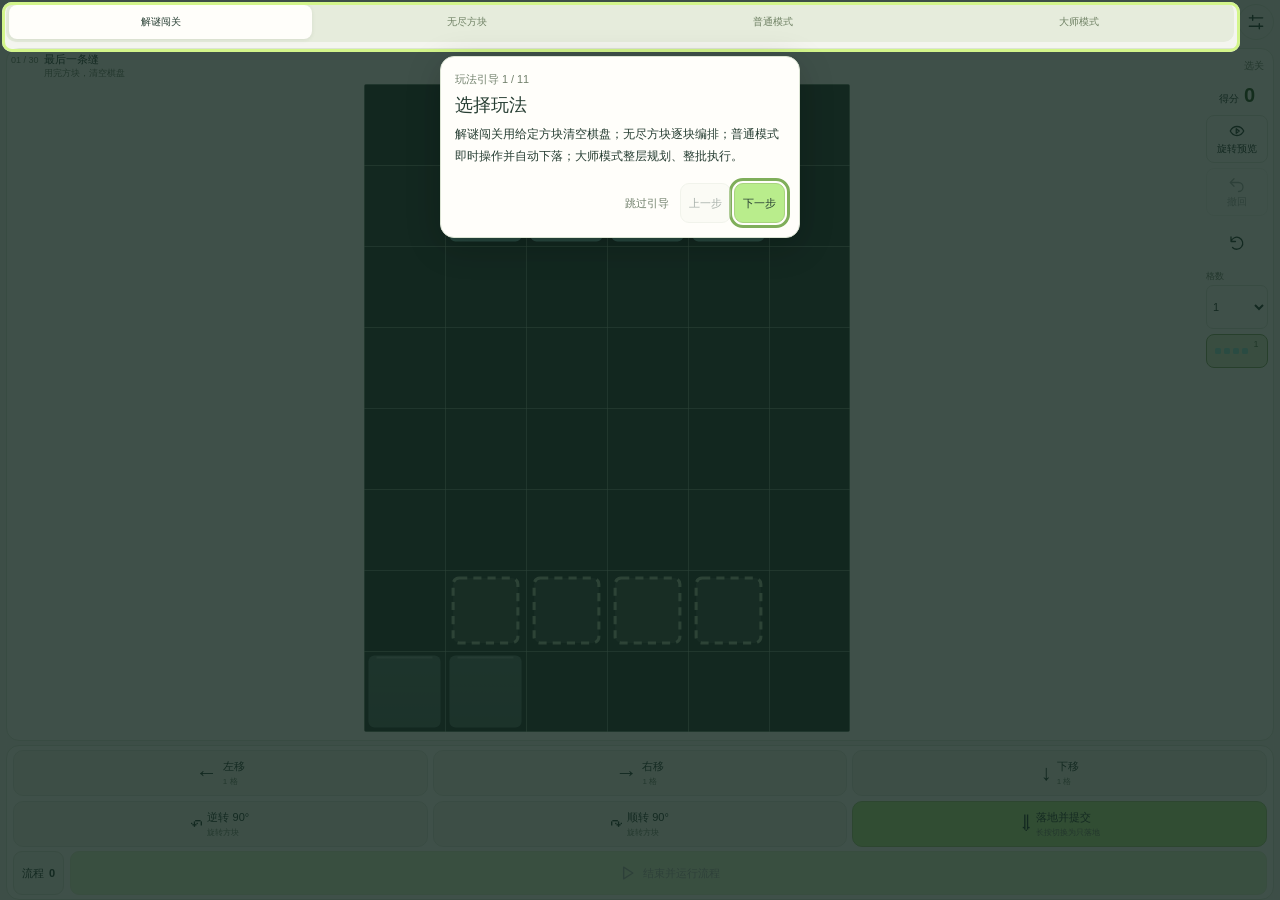
==== commit 5c17f824: "Correct puzzle two and add four floating-pattern puzzles" ====
--- a/prototype/mobile.html
+++ b/prototype/mobile.html
@@ -1,5 +1,5 @@
 <!doctype html>
-<html lang="zh-CN"><head><meta charset="utf-8"><meta name="viewport" content="width=device-width,initial-scale=1,viewport-fit=cover"><meta name="theme-color" content="#f4f5ef"><title>VoxArcade · 指令方块实验室</title><link rel="stylesheet" href="base.css?v=puzzle-02-20261123"><link rel="stylesheet" href="mobile.css?v=puzzle-02-20261123"></head><body data-view="mobile" data-mode="puzzle">  <svg class="svg-library" aria-hidden="true" xmlns="http://www.w3.org/2000/svg">
+<html lang="zh-CN"><head><meta charset="utf-8"><meta name="viewport" content="width=device-width,initial-scale=1,viewport-fit=cover"><meta name="theme-color" content="#f4f5ef"><title>VoxArcade · 指令方块实验室</title><link rel="stylesheet" href="base.css?v=floating-puzzles-20261123"><link rel="stylesheet" href="mobile.css?v=floating-puzzles-20261123"></head><body data-view="mobile" data-mode="puzzle">  <svg class="svg-library" aria-hidden="true" xmlns="http://www.w3.org/2000/svg">
     <symbol id="i-settings" viewBox="0 0 24 24"><path d="M4 7h16M4 17h16M8 4v6M16 14v6"/></symbol>
     <symbol id="i-help" viewBox="0 0 24 24"><circle cx="12" cy="12" r="9"/><path d="M9.5 9a2.5 2.5 0 0 1 5 0c0 2-2.5 2-2.5 4M12 16.5v.1"/></symbol>
     <symbol id="i-mic" viewBox="0 0 24 24"><rect x="9" y="3" width="6" height="12" rx="3"/><path d="M6 11v1a6 6 0 0 0 12 0v-1M12 18v3M9 21h6"/></symbol>
@@ -14,5 +14,5 @@
   <dialog id="voiceDialog" aria-labelledby="voiceTitle"><div class="dialog-header"><div><p class="eyebrow">SAME COMMANDS. YOUR VOICE.</p><h2 id="voiceTitle">把指令，说出来。</h2></div><button class="icon-button" data-close aria-label="关闭语音说明">×</button></div><div class="voice-example">“向左移动两格”<span>MOVE_LEFT · 2</span></div><div class="voice-example">“rotate clockwise”<span>ROTATE_CW · 90°</span></div><p class="muted">后续语音与按钮一样，只会添加流程步骤；点击运行后才执行。</p><p class="setting-notice">本次原型尚未接入麦克风，不会录音。请先通过按钮体验流程。</p><button class="primary-button full-width" data-close>先体验流程编排</button></dialog>
   <dialog id="restartDialog" aria-labelledby="restartTitle"><div class="dialog-header"><div><p class="eyebrow">A FRESH START</p><h2 id="restartTitle">重新试一种方案？</h2></div><button class="icon-button" data-close aria-label="取消重开">×</button></div><p class="muted">本次棋盘和指令流程会重置，已完成的关卡记录会保留。</p><div class="dialog-actions"><button class="secondary-button" data-close>继续思考</button><button class="primary-button" id="confirmRestart">重新开始</button></div></dialog>
   <dialog id="rotationDialog" class="rotation-dialog" aria-labelledby="rotationTitle"><div class="dialog-header"><div><p class="eyebrow">SEE EVERY TURN</p><h2 id="rotationTitle">旋转，看得明白。</h2></div><button class="icon-button" data-close aria-label="关闭旋转演示">×</button></div><iframe id="rotationFrame" title="七种方块的旋转演示"></iframe><button class="secondary-button full-width" data-close>返回设置</button></dialog>
-<div id="tourOverlay" class="tour-overlay" hidden><div id="tourSpotlight" class="tour-spotlight"></div><section id="tourCard" class="tour-card" role="dialog" aria-modal="true" aria-labelledby="tourTitle" tabindex="-1"><small id="tourProgress"></small><h2 id="tourTitle"></h2><p id="tourText"></p><div class="tour-actions"><button id="tourSkip" class="text-button">跳过引导</button><button id="tourBack" class="secondary-button">上一步</button><button id="tourNext" class="primary-button">下一步</button></div></section></div><script type="module" src="app.js?v=puzzle-02-20261123"></script></body></html>
+<div id="tourOverlay" class="tour-overlay" hidden><div id="tourSpotlight" class="tour-spotlight"></div><section id="tourCard" class="tour-card" role="dialog" aria-modal="true" aria-labelledby="tourTitle" tabindex="-1"><small id="tourProgress"></small><h2 id="tourTitle"></h2><p id="tourText"></p><div class="tour-actions"><button id="tourSkip" class="text-button">跳过引导</button><button id="tourBack" class="secondary-button">上一步</button><button id="tourNext" class="primary-button">下一步</button></div></section></div><script type="module" src="app.js?v=floating-puzzles-20261123"></script></body></html>
 
